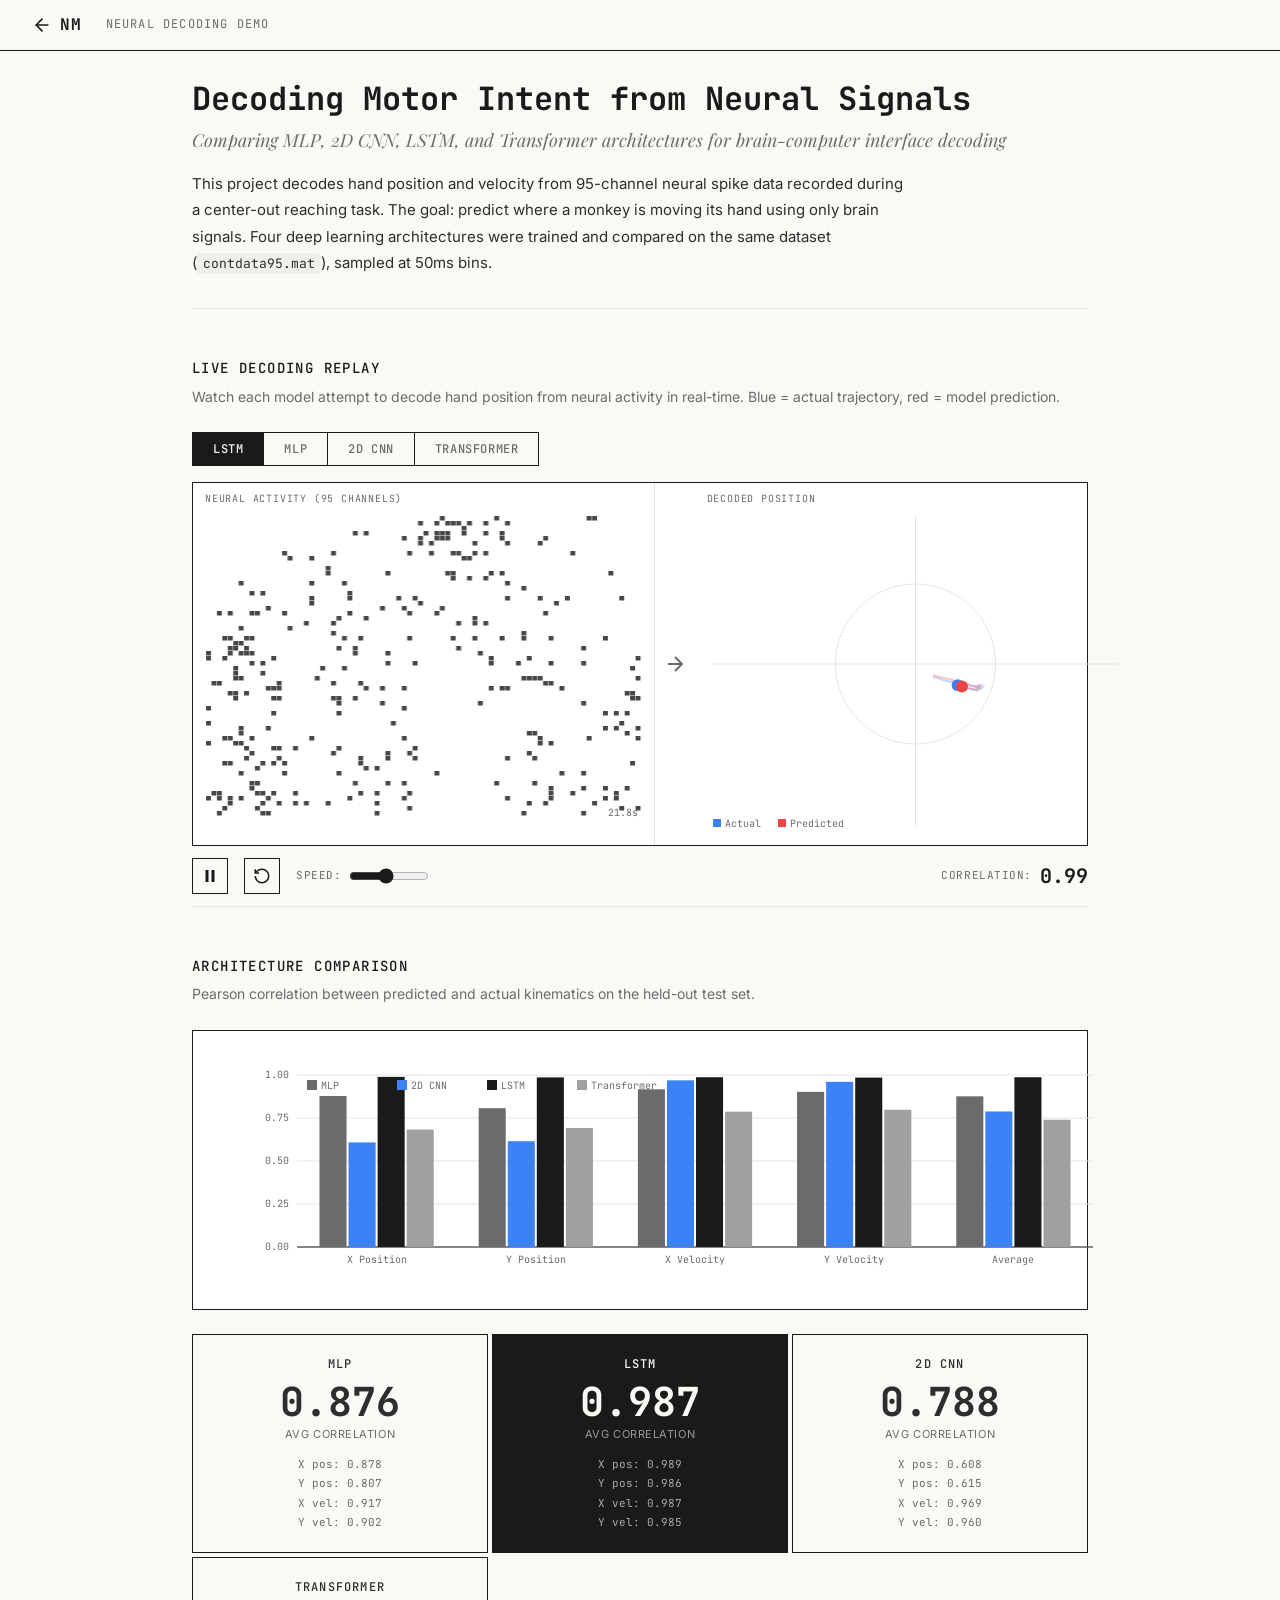
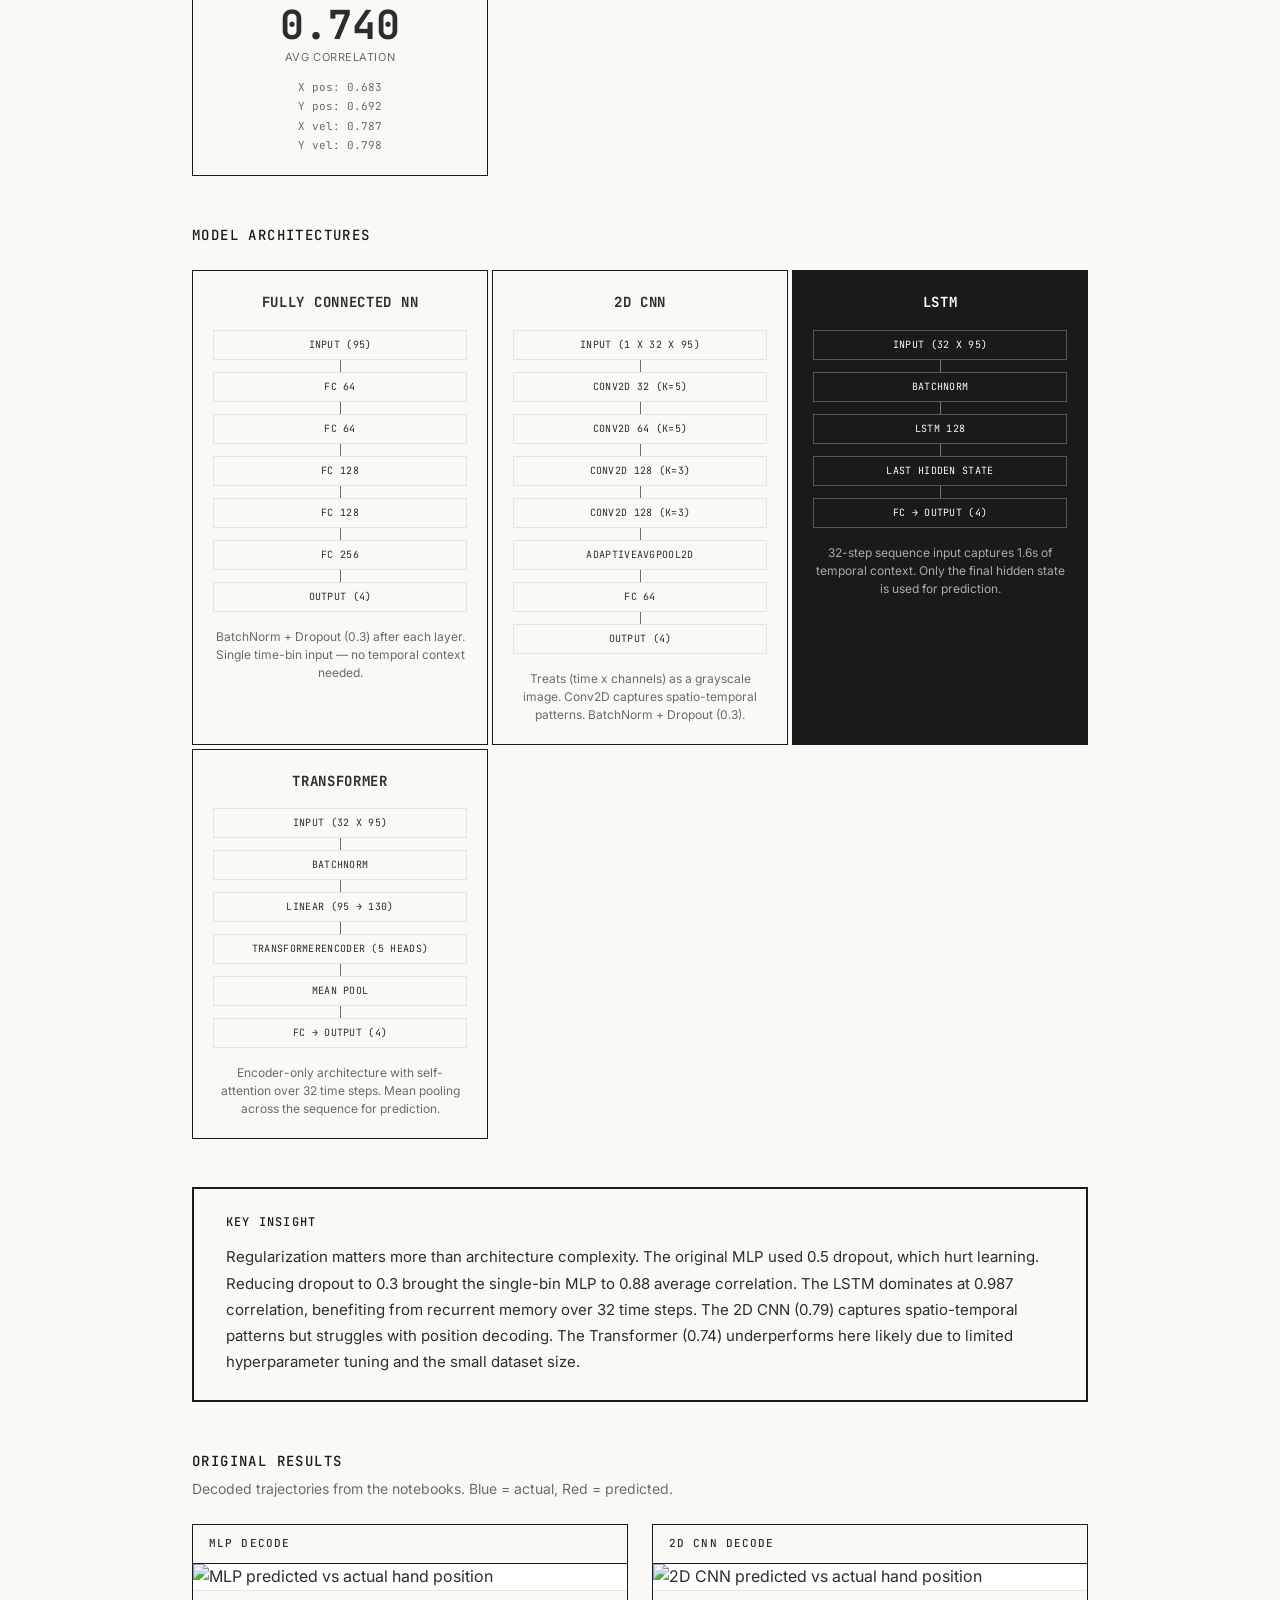
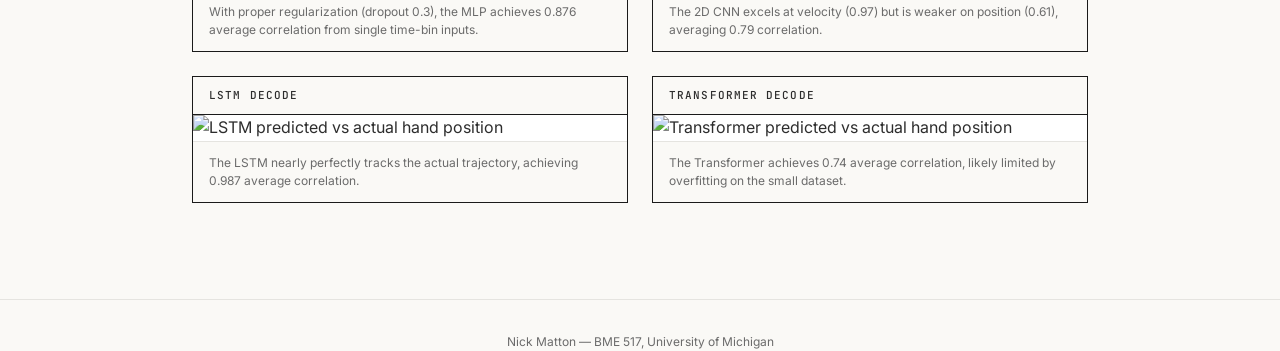
==== web-demo/index.html @ 91b95622 "Add neural signal decoding project CNN, LSTM, and Transformer models for decoding hand kinematics fr" ====
<!DOCTYPE html>
<html lang="en">
<head>
    <meta charset="UTF-8">
    <meta name="viewport" content="width=device-width, initial-scale=1.0">
    <title>Neural Decoding Demo — Nick Matton</title>
    <link rel="preconnect" href="https://fonts.googleapis.com">
    <link rel="preconnect" href="https://fonts.gstatic.com" crossorigin>
    <link href="https://fonts.googleapis.com/css2?family=Inter:wght@400;500;600&family=JetBrains+Mono:wght@400;500;700&family=Playfair+Display:ital,wght@0,400;1,400&display=swap" rel="stylesheet">
    <link rel="stylesheet" href="style.css">
</head>
<body>
    <!-- Header -->
    <header class="header">
        <div class="header-container">
            <a href="../../index.html" class="header-back">
                <svg width="20" height="20" viewBox="0 0 24 24" fill="none" stroke="currentColor" stroke-width="2" stroke-linecap="round" stroke-linejoin="round"><path d="M19 12H5"/><path d="m12 19-7-7 7-7"/></svg>
                NM
            </a>
            <span class="header-title">Neural Decoding Demo</span>
        </div>
    </header>

    <main class="main">
        <!-- Intro -->
        <section class="intro">
            <h1 class="intro-title">Decoding Motor Intent from Neural Signals</h1>
            <p class="intro-subtitle">Comparing MLP, 2D CNN, LSTM, and Transformer architectures for brain-computer interface decoding</p>
            <p class="intro-description">
                This project decodes hand position and velocity from 95-channel neural spike data recorded during a center-out reaching task.
                The goal: predict where a monkey is moving its hand using only brain signals. Four deep learning architectures were trained
                and compared on the same dataset (<code>contdata95.mat</code>), sampled at 50ms bins.
            </p>
        </section>

        <!-- Live Decoding Visualization -->
        <section class="viz-section">
            <div class="section-header">
                <h2 class="section-title">Live Decoding Replay</h2>
                <p class="section-desc">Watch each model attempt to decode hand position from neural activity in real-time. Blue = actual trajectory, red = model prediction.</p>
            </div>

            <div class="model-tabs">
                <button class="model-tab active" data-model="lstm">LSTM</button>
                <button class="model-tab" data-model="cnn">MLP</button>
                <button class="model-tab" data-model="cnn2d">2D CNN</button>
                <button class="model-tab" data-model="transformer">Transformer</button>
            </div>

            <div class="viz-container">
                <div class="viz-panel viz-neural">
                    <div class="panel-label">Neural Activity (95 channels)</div>
                    <canvas id="neural-canvas"></canvas>
                </div>
                <div class="viz-divider">
                    <svg width="24" height="24" viewBox="0 0 24 24" fill="none" stroke="currentColor" stroke-width="2"><path d="M5 12h14"/><path d="m12 5 7 7-7 7"/></svg>
                </div>
                <div class="viz-panel viz-decode">
                    <div class="panel-label">Decoded Position</div>
                    <canvas id="decode-canvas"></canvas>
                </div>
            </div>

            <div class="viz-controls">
                <button id="btn-play" class="control-btn">
                    <svg id="icon-play" width="18" height="18" viewBox="0 0 24 24" fill="currentColor"><polygon points="5 3 19 12 5 21 5 3"/></svg>
                    <svg id="icon-pause" width="18" height="18" viewBox="0 0 24 24" fill="currentColor" style="display:none"><rect x="6" y="4" width="4" height="16"/><rect x="14" y="4" width="4" height="16"/></svg>
                </button>
                <button id="btn-reset" class="control-btn">
                    <svg width="18" height="18" viewBox="0 0 24 24" fill="none" stroke="currentColor" stroke-width="2"><path d="M3 12a9 9 0 1 0 9-9 9.75 9.75 0 0 0-6.74 2.74L3 8"/><path d="M3 3v5h5"/></svg>
                </button>
                <div class="speed-control">
                    <label>Speed:</label>
                    <input type="range" id="speed-slider" min="1" max="10" value="5">
                </div>
                <div class="live-corr">
                    <span class="corr-label">Correlation:</span>
                    <span id="live-corr-value" class="corr-value">—</span>
                </div>
            </div>
        </section>

        <!-- Architecture Comparison -->
        <section class="compare-section">
            <div class="section-header">
                <h2 class="section-title">Architecture Comparison</h2>
                <p class="section-desc">Pearson correlation between predicted and actual kinematics on the held-out test set.</p>
            </div>

            <div class="chart-container">
                <canvas id="bar-chart"></canvas>
            </div>

            <div class="results-grid">
                <div class="result-card">
                    <div class="result-model">MLP</div>
                    <div class="result-corr">0.876</div>
                    <div class="result-label">Avg Correlation</div>
                    <div class="result-detail">
                        <span>X pos: 0.878</span>
                        <span>Y pos: 0.807</span>
                        <span>X vel: 0.917</span>
                        <span>Y vel: 0.902</span>
                    </div>
                </div>
                <div class="result-card result-card-best">
                    <div class="result-model">LSTM</div>
                    <div class="result-corr">0.987</div>
                    <div class="result-label">Avg Correlation</div>
                    <div class="result-detail">
                        <span>X pos: 0.989</span>
                        <span>Y pos: 0.986</span>
                        <span>X vel: 0.987</span>
                        <span>Y vel: 0.985</span>
                    </div>
                </div>
                <div class="result-card">
                    <div class="result-model">2D CNN</div>
                    <div class="result-corr">0.788</div>
                    <div class="result-label">Avg Correlation</div>
                    <div class="result-detail">
                        <span>X pos: 0.608</span>
                        <span>Y pos: 0.615</span>
                        <span>X vel: 0.969</span>
                        <span>Y vel: 0.960</span>
                    </div>
                </div>
                <div class="result-card">
                    <div class="result-model">Transformer</div>
                    <div class="result-corr">0.740</div>
                    <div class="result-label">Avg Correlation</div>
                    <div class="result-detail">
                        <span>X pos: 0.683</span>
                        <span>Y pos: 0.692</span>
                        <span>X vel: 0.787</span>
                        <span>Y vel: 0.798</span>
                    </div>
                </div>
            </div>
        </section>

        <!-- Architecture Details -->
        <section class="arch-section">
            <div class="section-header">
                <h2 class="section-title">Model Architectures</h2>
            </div>

            <div class="arch-grid">
                <div class="arch-card">
                    <h3 class="arch-name">Fully Connected NN</h3>
                    <div class="arch-diagram">
                        <div class="arch-layer">Input (95)</div>
                        <div class="arch-arrow"></div>
                        <div class="arch-layer">FC 64</div>
                        <div class="arch-arrow"></div>
                        <div class="arch-layer">FC 64</div>
                        <div class="arch-arrow"></div>
                        <div class="arch-layer">FC 128</div>
                        <div class="arch-arrow"></div>
                        <div class="arch-layer">FC 128</div>
                        <div class="arch-arrow"></div>
                        <div class="arch-layer">FC 256</div>
                        <div class="arch-arrow"></div>
                        <div class="arch-layer">Output (4)</div>
                    </div>
                    <div class="arch-notes">
                        BatchNorm + Dropout (0.3) after each layer. Single time-bin input — no temporal context needed.
                    </div>
                </div>

                <div class="arch-card">
                    <h3 class="arch-name">2D CNN</h3>
                    <div class="arch-diagram">
                        <div class="arch-layer">Input (1 x 32 x 95)</div>
                        <div class="arch-arrow"></div>
                        <div class="arch-layer">Conv2D 32 (k=5)</div>
                        <div class="arch-arrow"></div>
                        <div class="arch-layer">Conv2D 64 (k=5)</div>
                        <div class="arch-arrow"></div>
                        <div class="arch-layer">Conv2D 128 (k=3)</div>
                        <div class="arch-arrow"></div>
                        <div class="arch-layer">Conv2D 128 (k=3)</div>
                        <div class="arch-arrow"></div>
                        <div class="arch-layer">AdaptiveAvgPool2D</div>
                        <div class="arch-arrow"></div>
                        <div class="arch-layer">FC 64</div>
                        <div class="arch-arrow"></div>
                        <div class="arch-layer">Output (4)</div>
                    </div>
                    <div class="arch-notes">
                        Treats (time x channels) as a grayscale image. Conv2D captures spatio-temporal patterns. BatchNorm + Dropout (0.3).
                    </div>
                </div>

                <div class="arch-card arch-card-best">
                    <h3 class="arch-name">LSTM</h3>
                    <div class="arch-diagram">
                        <div class="arch-layer">Input (32 x 95)</div>
                        <div class="arch-arrow"></div>
                        <div class="arch-layer">BatchNorm</div>
                        <div class="arch-arrow"></div>
                        <div class="arch-layer">LSTM 128</div>
                        <div class="arch-arrow"></div>
                        <div class="arch-layer">Last Hidden State</div>
                        <div class="arch-arrow"></div>
                        <div class="arch-layer">FC → Output (4)</div>
                    </div>
                    <div class="arch-notes">
                        32-step sequence input captures 1.6s of temporal context. Only the final hidden state is used for prediction.
                    </div>
                </div>

                <div class="arch-card">
                    <h3 class="arch-name">Transformer</h3>
                    <div class="arch-diagram">
                        <div class="arch-layer">Input (32 x 95)</div>
                        <div class="arch-arrow"></div>
                        <div class="arch-layer">BatchNorm</div>
                        <div class="arch-arrow"></div>
                        <div class="arch-layer">Linear (95 → 130)</div>
                        <div class="arch-arrow"></div>
                        <div class="arch-layer">TransformerEncoder (5 heads)</div>
                        <div class="arch-arrow"></div>
                        <div class="arch-layer">Mean Pool</div>
                        <div class="arch-arrow"></div>
                        <div class="arch-layer">FC → Output (4)</div>
                    </div>
                    <div class="arch-notes">
                        Encoder-only architecture with self-attention over 32 time steps. Mean pooling across the sequence for prediction.
                    </div>
                </div>
            </div>
        </section>

        <!-- Key Insight -->
        <section class="insight-section">
            <div class="insight-card">
                <h3 class="insight-title">Key Insight</h3>
                <p class="insight-text">
                    Regularization matters more than architecture complexity. The original MLP used 0.5 dropout, which
                    hurt learning. Reducing dropout to 0.3 brought the single-bin MLP to 0.88 average correlation.
                    The LSTM dominates at 0.987 correlation, benefiting from recurrent memory over 32 time steps.
                    The 2D CNN (0.79) captures spatio-temporal patterns but struggles with position decoding.
                    The Transformer (0.74) underperforms here likely due to limited hyperparameter tuning and
                    the small dataset size.
                </p>
            </div>
        </section>

        <!-- Original Plots -->
        <section class="plots-section">
            <div class="section-header">
                <h2 class="section-title">Original Results</h2>
                <p class="section-desc">Decoded trajectories from the notebooks. Blue = actual, Red = predicted.</p>
            </div>

            <div class="plots-grid">
                <div class="plot-card">
                    <h3 class="plot-label">MLP Decode</h3>
                    <img src="../single_bin_cnn_decode.png" alt="MLP predicted vs actual hand position">
                    <p class="plot-caption">With proper regularization (dropout 0.3), the MLP achieves 0.876 average correlation from single time-bin inputs.</p>
                </div>
                <div class="plot-card">
                    <h3 class="plot-label">2D CNN Decode</h3>
                    <img src="../spatio_temporal_cnn_decode.png" alt="2D CNN predicted vs actual hand position">
                    <p class="plot-caption">The 2D CNN excels at velocity (0.97) but is weaker on position (0.61), averaging 0.79 correlation.</p>
                </div>
                <div class="plot-card">
                    <h3 class="plot-label">LSTM Decode</h3>
                    <img src="../lstm_decode.png" alt="LSTM predicted vs actual hand position">
                    <p class="plot-caption">The LSTM nearly perfectly tracks the actual trajectory, achieving 0.987 average correlation.</p>
                </div>
                <div class="plot-card">
                    <h3 class="plot-label">Transformer Decode</h3>
                    <img src="../transformer_decode.png" alt="Transformer predicted vs actual hand position">
                    <p class="plot-caption">The Transformer achieves 0.74 average correlation, likely limited by overfitting on the small dataset.</p>
                </div>
            </div>
        </section>
    </main>

    <footer class="footer">
        <p>Nick Matton — BME 517, University of Michigan</p>
    </footer>

    <script src="demo.js"></script>
</body>
</html>
---- web-demo/style.css ----
:root {
    --bg-eggshell: #FAF9F6;
    --text-primary: #1A1A1A;
    --text-body: #2D2D2D;
    --text-muted: #6B6B6B;
    --border-subtle: #E5E4E0;
    --font-heading: 'JetBrains Mono', monospace;
    --font-body: 'Inter', sans-serif;
    --font-editorial: 'Playfair Display', serif;
    --accent-blue: #3B82F6;
    --accent-red: #EF4444;
    --accent-green: #10B981;
}

*, *::before, *::after { margin: 0; padding: 0; box-sizing: border-box; }
html { scroll-behavior: smooth; }

body {
    font-family: var(--font-body);
    font-size: 1rem;
    line-height: 1.6;
    color: var(--text-body);
    background: var(--bg-eggshell);
}

/* Header */
.header {
    position: fixed;
    top: 0;
    left: 0;
    right: 0;
    background: var(--bg-eggshell);
    border-bottom: 1px solid var(--text-primary);
    z-index: 100;
}

.header-container {
    display: flex;
    align-items: center;
    padding: 0.75rem 2rem;
    gap: 1.5rem;
}

.header-back {
    display: flex;
    align-items: center;
    gap: 0.5rem;
    font-family: var(--font-heading);
    font-size: 1rem;
    font-weight: 700;
    color: var(--text-primary);
    text-decoration: none;
    letter-spacing: 0.05em;
}

.header-back:hover { opacity: 0.6; }

.header-title {
    font-family: var(--font-heading);
    font-size: 0.75rem;
    text-transform: uppercase;
    letter-spacing: 0.1em;
    color: var(--text-muted);
}

/* Main */
.main {
    max-width: 960px;
    margin: 0 auto;
    padding: 5rem 2rem 3rem;
}

/* Intro */
.intro {
    margin-bottom: 3rem;
    padding-bottom: 2rem;
    border-bottom: 1px solid var(--border-subtle);
}

.intro-title {
    font-family: var(--font-heading);
    font-size: 2rem;
    font-weight: 700;
    color: var(--text-primary);
    line-height: 1.2;
    margin-bottom: 0.5rem;
}

.intro-subtitle {
    font-family: var(--font-editorial);
    font-style: italic;
    font-size: 1.125rem;
    color: var(--text-muted);
    margin-bottom: 1rem;
}

.intro-description {
    font-size: 0.9375rem;
    line-height: 1.75;
    color: var(--text-body);
    max-width: 720px;
}

.intro-description code {
    font-family: var(--font-heading);
    font-size: 0.8125rem;
    background: #f0efec;
    padding: 0.125rem 0.375rem;
    border-radius: 3px;
}

/* Section headers */
.section-header {
    margin-bottom: 1.5rem;
}

.section-title {
    font-family: var(--font-heading);
    font-size: 0.875rem;
    font-weight: 500;
    text-transform: uppercase;
    letter-spacing: 0.1em;
    color: var(--text-primary);
    margin-bottom: 0.375rem;
}

.section-desc {
    font-size: 0.875rem;
    color: var(--text-muted);
}

/* Viz Section */
.viz-section {
    margin-bottom: 3rem;
}

.model-tabs {
    display: flex;
    gap: 0;
    margin-bottom: 1rem;
    border: 1px solid var(--text-primary);
    border-radius: 0;
    overflow: hidden;
    width: fit-content;
}

.model-tab {
    font-family: var(--font-heading);
    font-size: 0.75rem;
    font-weight: 500;
    text-transform: uppercase;
    letter-spacing: 0.05em;
    padding: 0.5rem 1.25rem;
    border: none;
    background: var(--bg-eggshell);
    color: var(--text-muted);
    cursor: pointer;
    border-right: 1px solid var(--text-primary);
    transition: all 0.15s;
}

.model-tab:last-child { border-right: none; }

.model-tab.active {
    background: var(--text-primary);
    color: var(--bg-eggshell);
}

.model-tab:hover:not(.active) {
    background: #f0efec;
}

/* Viz Container */
.viz-container {
    display: flex;
    align-items: stretch;
    gap: 0;
    border: 1px solid var(--text-primary);
    background: #fff;
    min-height: 300px;
}

.viz-panel {
    flex: 1;
    position: relative;
    padding: 0.5rem;
}

.viz-neural { border-right: 1px solid var(--border-subtle); }

.panel-label {
    font-family: var(--font-heading);
    font-size: 0.625rem;
    text-transform: uppercase;
    letter-spacing: 0.08em;
    color: var(--text-muted);
    position: absolute;
    top: 0.5rem;
    left: 0.75rem;
    z-index: 2;
}

.viz-divider {
    display: flex;
    align-items: center;
    padding: 0 0.5rem;
    color: var(--text-muted);
}

.viz-panel canvas {
    width: 100%;
    height: 100%;
    display: block;
}

/* Controls */
.viz-controls {
    display: flex;
    align-items: center;
    gap: 1rem;
    padding: 0.75rem 0;
    border-bottom: 1px solid var(--border-subtle);
}

.control-btn {
    display: flex;
    align-items: center;
    justify-content: center;
    width: 36px;
    height: 36px;
    border: 1px solid var(--text-primary);
    background: var(--bg-eggshell);
    cursor: pointer;
    color: var(--text-primary);
    transition: all 0.15s;
}

.control-btn:hover {
    background: var(--text-primary);
    color: var(--bg-eggshell);
}

.speed-control {
    display: flex;
    align-items: center;
    gap: 0.5rem;
    font-family: var(--font-heading);
    font-size: 0.6875rem;
    text-transform: uppercase;
    letter-spacing: 0.05em;
    color: var(--text-muted);
}

.speed-control input[type="range"] {
    width: 80px;
    accent-color: var(--text-primary);
}

.live-corr {
    margin-left: auto;
    display: flex;
    align-items: center;
    gap: 0.5rem;
}

.corr-label {
    font-family: var(--font-heading);
    font-size: 0.6875rem;
    text-transform: uppercase;
    letter-spacing: 0.05em;
    color: var(--text-muted);
}

.corr-value {
    font-family: var(--font-heading);
    font-size: 1.25rem;
    font-weight: 700;
    color: var(--text-primary);
}

/* Compare Section */
.compare-section {
    margin-bottom: 3rem;
}

.chart-container {
    border: 1px solid var(--text-primary);
    background: #fff;
    padding: 1.5rem;
    margin-bottom: 1.5rem;
    height: 280px;
}

.chart-container canvas {
    width: 100%;
    height: 100%;
}

.results-grid {
    display: grid;
    grid-template-columns: repeat(3, 1fr);
    gap: 4px;
}

.result-card {
    border: 1px solid var(--text-primary);
    padding: 1.25rem;
    text-align: center;
}

.result-card-best {
    background: var(--text-primary);
    color: var(--bg-eggshell);
}

.result-model {
    font-family: var(--font-heading);
    font-size: 0.75rem;
    font-weight: 500;
    text-transform: uppercase;
    letter-spacing: 0.1em;
    margin-bottom: 0.5rem;
}

.result-card-best .result-model { color: var(--bg-eggshell); }

.result-corr {
    font-family: var(--font-heading);
    font-size: 2.5rem;
    font-weight: 700;
    line-height: 1;
    margin-bottom: 0.25rem;
}

.result-label {
    font-size: 0.6875rem;
    text-transform: uppercase;
    letter-spacing: 0.05em;
    color: var(--text-muted);
    margin-bottom: 0.75rem;
}

.result-card-best .result-label { color: #999; }

.result-detail {
    display: flex;
    flex-direction: column;
    gap: 0.125rem;
    font-family: var(--font-heading);
    font-size: 0.6875rem;
    color: var(--text-muted);
}

.result-card-best .result-detail { color: #aaa; }

/* Architecture Section */
.arch-section {
    margin-bottom: 3rem;
}

.arch-grid {
    display: grid;
    grid-template-columns: repeat(3, 1fr);
    gap: 4px;
}

.arch-card {
    border: 1px solid var(--text-primary);
    padding: 1.25rem;
}

.arch-card-best {
    background: var(--text-primary);
    color: var(--bg-eggshell);
}

.arch-name {
    font-family: var(--font-heading);
    font-size: 0.875rem;
    font-weight: 700;
    text-transform: uppercase;
    letter-spacing: 0.05em;
    margin-bottom: 1rem;
    text-align: center;
}

.arch-diagram {
    display: flex;
    flex-direction: column;
    align-items: center;
    gap: 0;
    margin-bottom: 1rem;
}

.arch-layer {
    font-family: var(--font-heading);
    font-size: 0.625rem;
    text-transform: uppercase;
    letter-spacing: 0.03em;
    padding: 0.375rem 0.75rem;
    border: 1px solid var(--border-subtle);
    width: 100%;
    text-align: center;
}

.arch-card-best .arch-layer { border-color: #555; }

.arch-arrow {
    width: 1px;
    height: 12px;
    background: var(--text-muted);
}

.arch-card-best .arch-arrow { background: #777; }

.arch-notes {
    font-size: 0.75rem;
    line-height: 1.5;
    color: var(--text-muted);
    text-align: center;
}

.arch-card-best .arch-notes { color: #aaa; }

/* Insight Section */
.insight-section {
    margin-bottom: 3rem;
}

.insight-card {
    border: 2px solid var(--text-primary);
    padding: 1.5rem 2rem;
}

.insight-title {
    font-family: var(--font-heading);
    font-size: 0.75rem;
    font-weight: 500;
    text-transform: uppercase;
    letter-spacing: 0.1em;
    color: var(--text-primary);
    margin-bottom: 0.75rem;
}

.insight-text {
    font-size: 0.9375rem;
    line-height: 1.75;
    color: var(--text-body);
}

/* Plots Section */
.plots-section {
    margin-bottom: 3rem;
}

.plots-grid {
    display: grid;
    grid-template-columns: repeat(2, 1fr);
    gap: 1.5rem;
}

.plot-card {
    border: 1px solid var(--text-primary);
    overflow: hidden;
}

.plot-label {
    font-family: var(--font-heading);
    font-size: 0.6875rem;
    font-weight: 500;
    text-transform: uppercase;
    letter-spacing: 0.1em;
    padding: 0.625rem 1rem;
    border-bottom: 1px solid var(--text-primary);
}

.plot-card img {
    width: 100%;
    display: block;
    background: #fff;
}

.plot-caption {
    font-size: 0.75rem;
    color: var(--text-muted);
    padding: 0.75rem 1rem;
    border-top: 1px solid var(--border-subtle);
    line-height: 1.5;
}

/* Footer */
.footer {
    padding: 2rem 0;
    text-align: center;
    border-top: 1px solid var(--border-subtle);
}

.footer p {
    font-family: var(--font-body);
    font-size: 0.75rem;
    color: var(--text-muted);
}

/* Responsive */
@media (max-width: 768px) {
    .main { padding: 4.5rem 1rem 2rem; }
    .intro-title { font-size: 1.5rem; }
    .viz-container { flex-direction: column; min-height: 500px; }
    .viz-neural { border-right: none; border-bottom: 1px solid var(--border-subtle); }
    .viz-divider { display: none; }
    .results-grid, .arch-grid { grid-template-columns: 1fr; }
    .plots-grid { grid-template-columns: 1fr; }
}
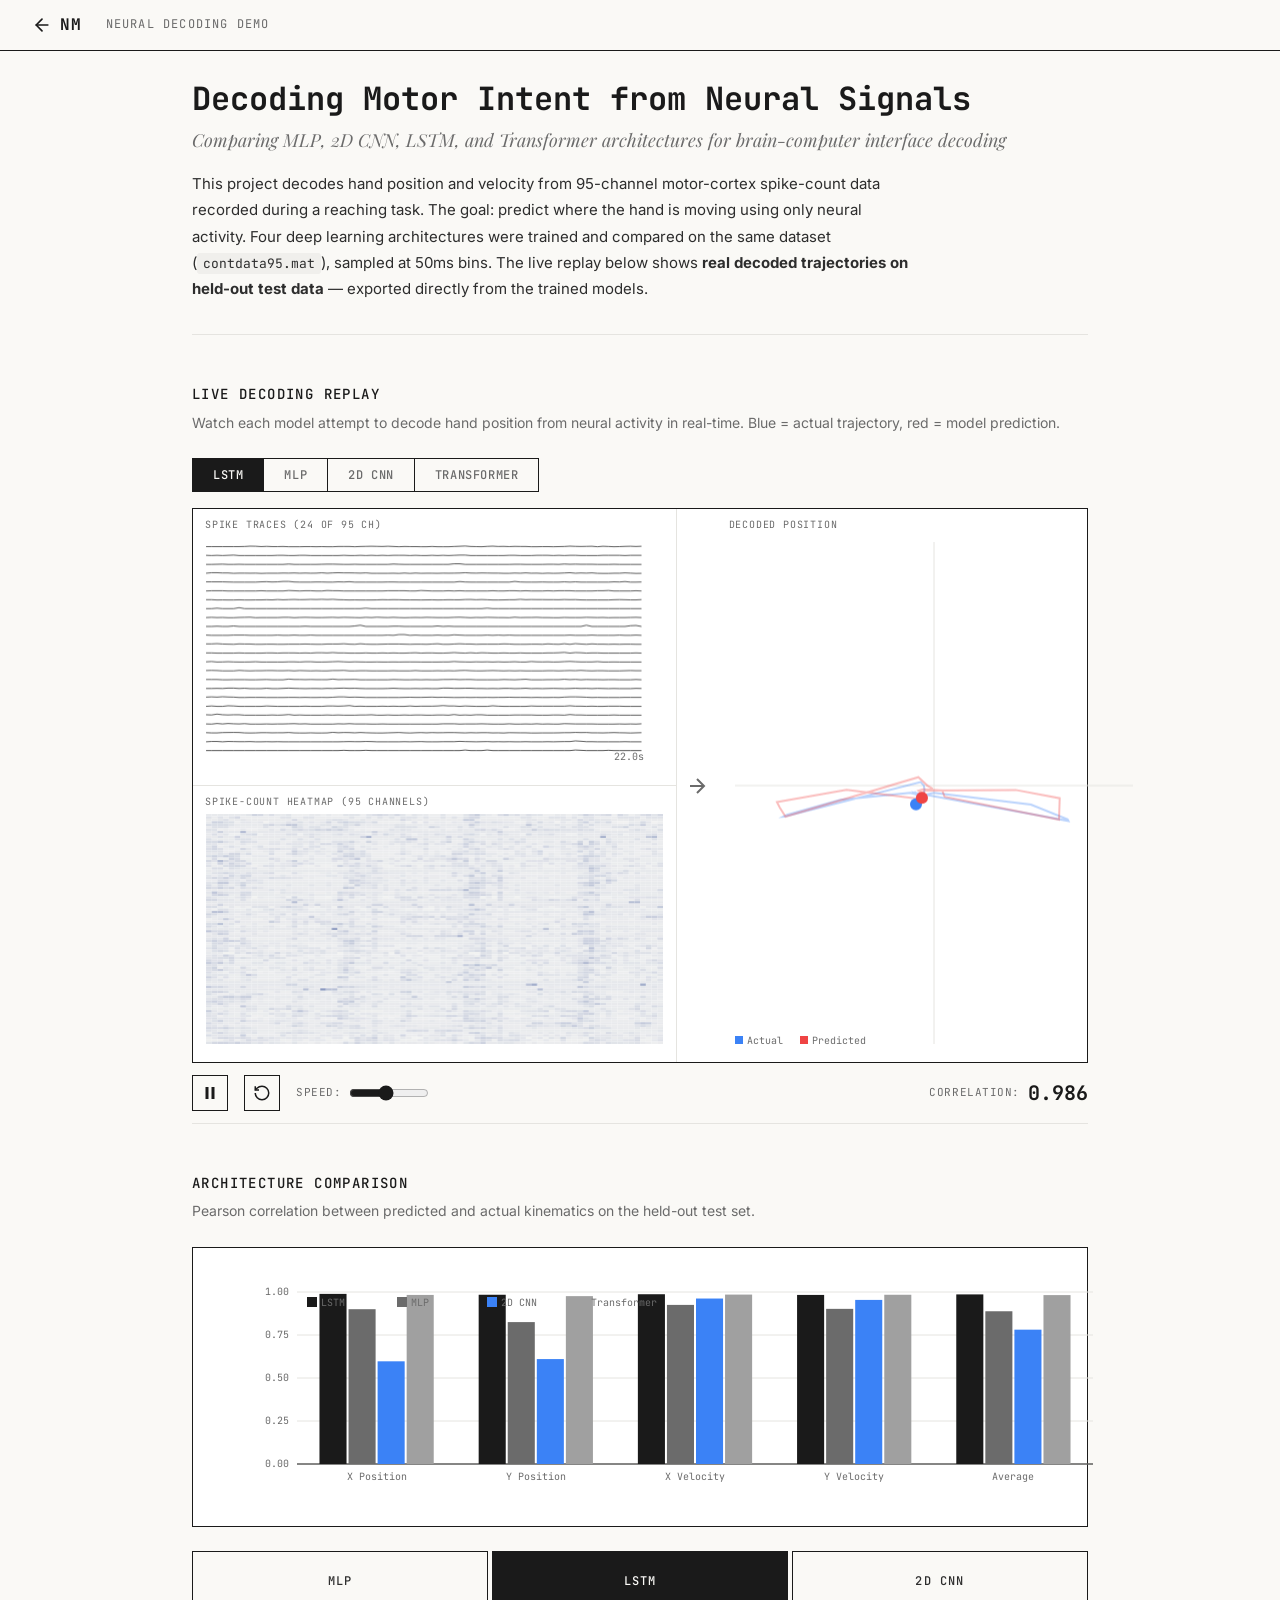
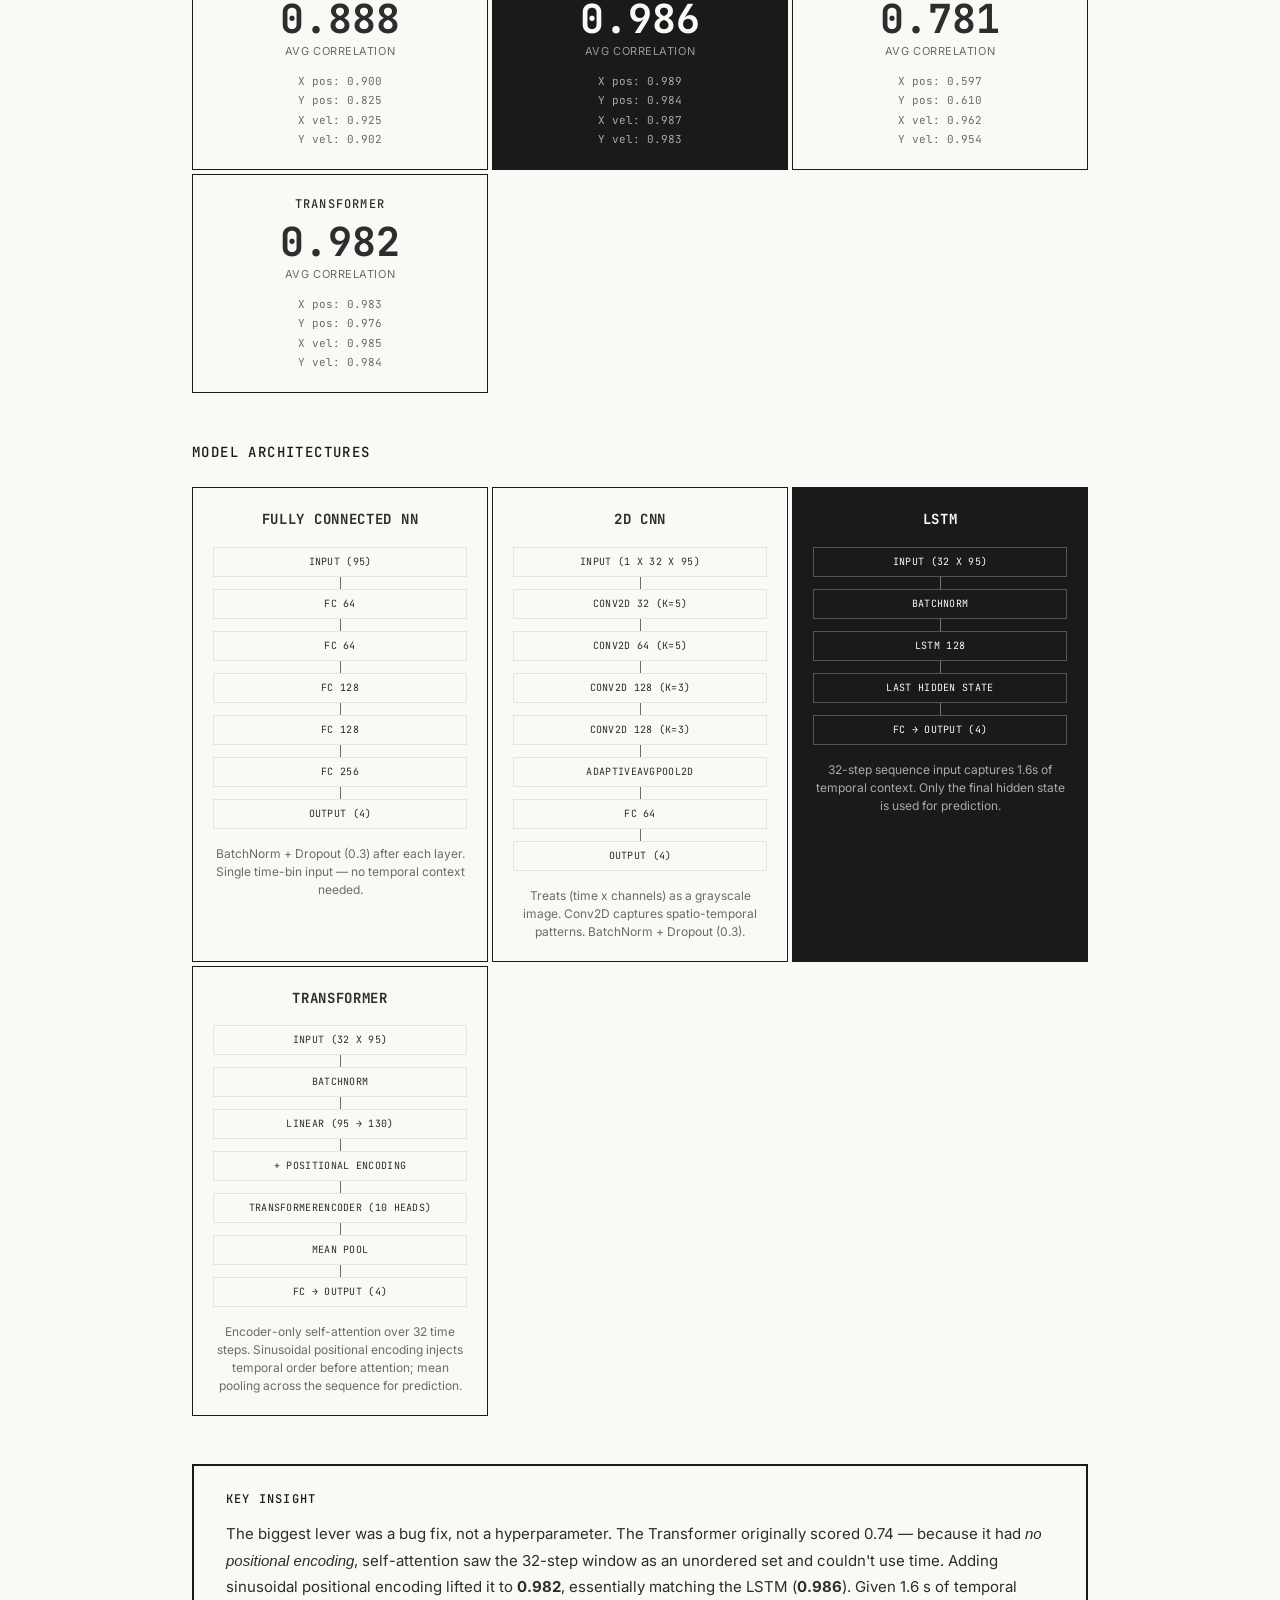
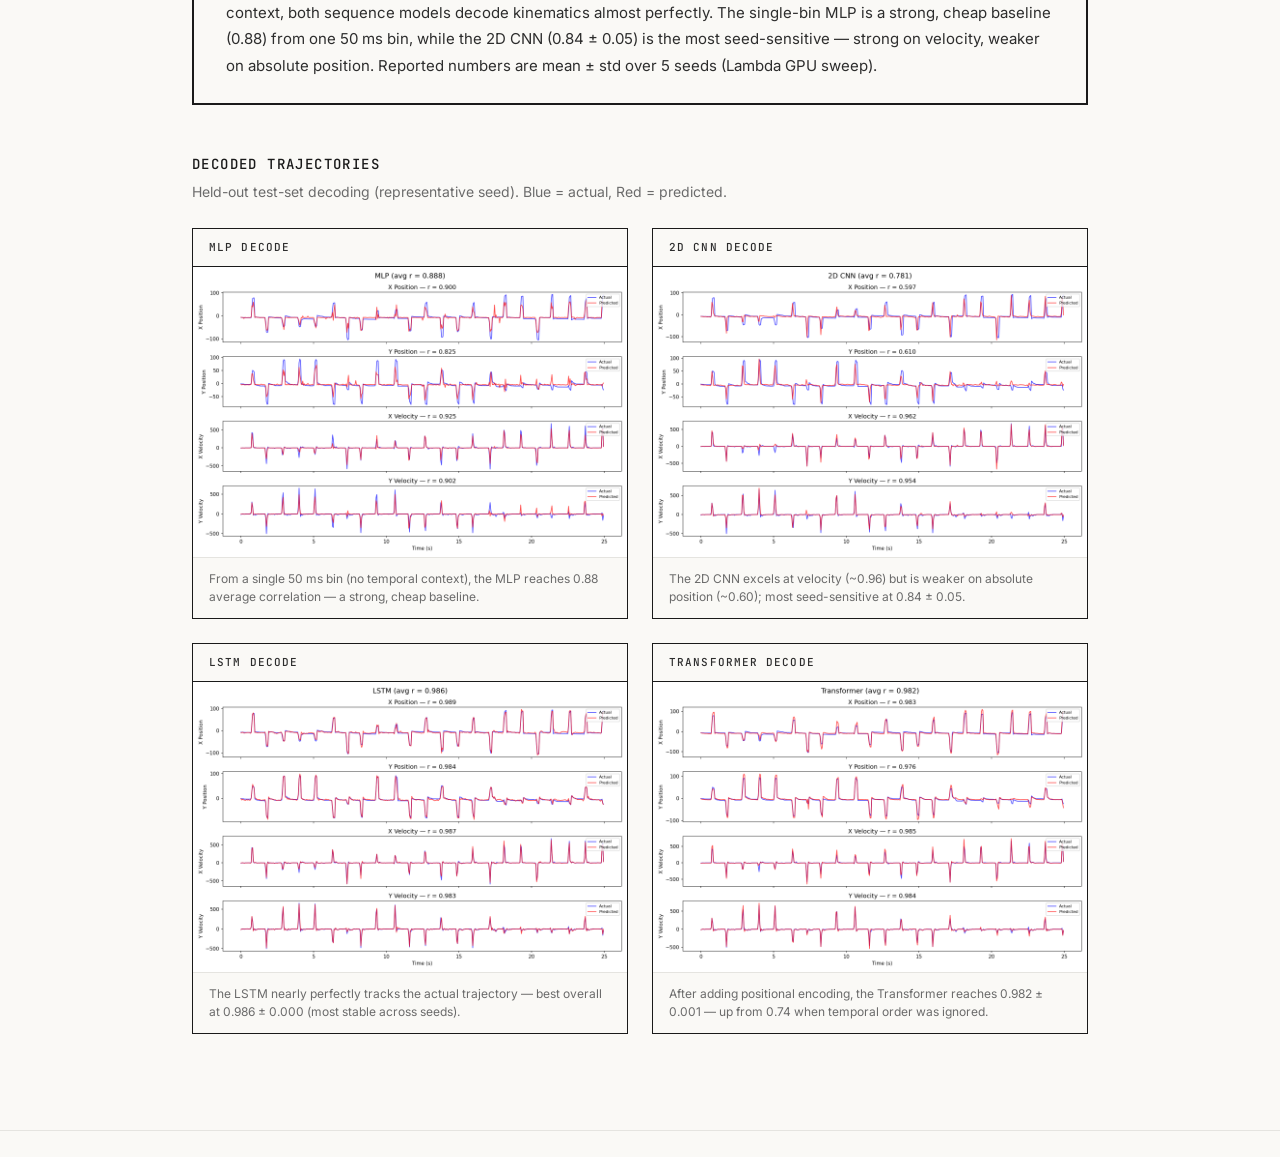
==== commit 4d518fad: "Audit fixes, multi-seed sweep, and real-data demo Audited the training pipeline and fixed 8 issues s" ====
--- a/web-demo/index.html
+++ b/web-demo/index.html
@@ -27,9 +27,10 @@
             <h1 class="intro-title">Decoding Motor Intent from Neural Signals</h1>
             <p class="intro-subtitle">Comparing MLP, 2D CNN, LSTM, and Transformer architectures for brain-computer interface decoding</p>
             <p class="intro-description">
-                This project decodes hand position and velocity from 95-channel neural spike data recorded during a center-out reaching task.
-                The goal: predict where a monkey is moving its hand using only brain signals. Four deep learning architectures were trained
-                and compared on the same dataset (<code>contdata95.mat</code>), sampled at 50ms bins.
+                This project decodes hand position and velocity from 95-channel motor-cortex spike-count data recorded during a reaching task.
+                The goal: predict where the hand is moving using only neural activity. Four deep learning architectures were trained
+                and compared on the same dataset (<code>contdata95.mat</code>), sampled at 50ms bins. The live replay below shows
+                <strong>real decoded trajectories on held-out test data</strong> — exported directly from the trained models.
             </p>
         </section>
 
@@ -42,15 +43,21 @@
 
             <div class="model-tabs">
                 <button class="model-tab active" data-model="lstm">LSTM</button>
-                <button class="model-tab" data-model="cnn">MLP</button>
+                <button class="model-tab" data-model="mlp">MLP</button>
                 <button class="model-tab" data-model="cnn2d">2D CNN</button>
                 <button class="model-tab" data-model="transformer">Transformer</button>
             </div>
 
             <div class="viz-container">
                 <div class="viz-panel viz-neural">
-                    <div class="panel-label">Neural Activity (95 channels)</div>
-                    <canvas id="neural-canvas"></canvas>
+                    <div class="viz-subpanel">
+                        <div class="panel-label">Spike Traces (24 of 95 ch)</div>
+                        <canvas id="neural-canvas"></canvas>
+                    </div>
+                    <div class="viz-subpanel">
+                        <div class="panel-label">Spike-Count Heatmap (95 channels)</div>
+                        <canvas id="heatmap-canvas"></canvas>
+                    </div>
                 </div>
                 <div class="viz-divider">
                     <svg width="24" height="24" viewBox="0 0 24 24" fill="none" stroke="currentColor" stroke-width="2"><path d="M5 12h14"/><path d="m12 5 7 7-7 7"/></svg>
@@ -92,7 +99,7 @@
             </div>
 
             <div class="results-grid">
-                <div class="result-card">
+                <div class="result-card" data-model="mlp">
                     <div class="result-model">MLP</div>
                     <div class="result-corr">0.876</div>
                     <div class="result-label">Avg Correlation</div>
@@ -103,7 +110,7 @@
                         <span>Y vel: 0.902</span>
                     </div>
                 </div>
-                <div class="result-card result-card-best">
+                <div class="result-card result-card-best" data-model="lstm">
                     <div class="result-model">LSTM</div>
                     <div class="result-corr">0.987</div>
                     <div class="result-label">Avg Correlation</div>
@@ -114,7 +121,7 @@
                         <span>Y vel: 0.985</span>
                     </div>
                 </div>
-                <div class="result-card">
+                <div class="result-card" data-model="cnn2d">
                     <div class="result-model">2D CNN</div>
                     <div class="result-corr">0.788</div>
                     <div class="result-label">Avg Correlation</div>
@@ -125,7 +132,7 @@
                         <span>Y vel: 0.960</span>
                     </div>
                 </div>
-                <div class="result-card">
+                <div class="result-card" data-model="transformer">
                     <div class="result-model">Transformer</div>
                     <div class="result-corr">0.740</div>
                     <div class="result-label">Avg Correlation</div>
@@ -219,14 +226,16 @@
                         <div class="arch-arrow"></div>
                         <div class="arch-layer">Linear (95 → 130)</div>
                         <div class="arch-arrow"></div>
-                        <div class="arch-layer">TransformerEncoder (5 heads)</div>
+                        <div class="arch-layer">+ Positional Encoding</div>
+                        <div class="arch-arrow"></div>
+                        <div class="arch-layer">TransformerEncoder (10 heads)</div>
                         <div class="arch-arrow"></div>
                         <div class="arch-layer">Mean Pool</div>
                         <div class="arch-arrow"></div>
                         <div class="arch-layer">FC → Output (4)</div>
                     </div>
                     <div class="arch-notes">
-                        Encoder-only architecture with self-attention over 32 time steps. Mean pooling across the sequence for prediction.
+                        Encoder-only self-attention over 32 time steps. Sinusoidal positional encoding injects temporal order before attention; mean pooling across the sequence for prediction.
                     </div>
                 </div>
             </div>
@@ -237,12 +246,14 @@
             <div class="insight-card">
                 <h3 class="insight-title">Key Insight</h3>
                 <p class="insight-text">
-                    Regularization matters more than architecture complexity. The original MLP used 0.5 dropout, which
-                    hurt learning. Reducing dropout to 0.3 brought the single-bin MLP to 0.88 average correlation.
-                    The LSTM dominates at 0.987 correlation, benefiting from recurrent memory over 32 time steps.
-                    The 2D CNN (0.79) captures spatio-temporal patterns but struggles with position decoding.
-                    The Transformer (0.74) underperforms here likely due to limited hyperparameter tuning and
-                    the small dataset size.
+                    The biggest lever was a bug fix, not a hyperparameter. The Transformer originally scored
+                    0.74 — because it had <em>no positional encoding</em>, self-attention saw the 32-step window as an
+                    unordered set and couldn't use time. Adding sinusoidal positional encoding lifted it to
+                    <strong>0.982</strong>, essentially matching the LSTM (<strong>0.986</strong>). Given 1.6&nbsp;s of temporal
+                    context, both sequence models decode kinematics almost perfectly. The single-bin MLP is a strong,
+                    cheap baseline (0.88) from one 50&nbsp;ms bin, while the 2D CNN (0.84&nbsp;±&nbsp;0.05) is the most
+                    seed-sensitive — strong on velocity, weaker on absolute position. Reported numbers are
+                    mean&nbsp;±&nbsp;std over 5 seeds (Lambda&nbsp;GPU sweep).
                 </p>
             </div>
         </section>
@@ -250,30 +261,30 @@
         <!-- Original Plots -->
         <section class="plots-section">
             <div class="section-header">
-                <h2 class="section-title">Original Results</h2>
-                <p class="section-desc">Decoded trajectories from the notebooks. Blue = actual, Red = predicted.</p>
+                <h2 class="section-title">Decoded Trajectories</h2>
+                <p class="section-desc">Held-out test-set decoding (representative seed). Blue = actual, Red = predicted.</p>
             </div>
 
             <div class="plots-grid">
                 <div class="plot-card">
                     <h3 class="plot-label">MLP Decode</h3>
-                    <img src="../single_bin_cnn_decode.png" alt="MLP predicted vs actual hand position">
-                    <p class="plot-caption">With proper regularization (dropout 0.3), the MLP achieves 0.876 average correlation from single time-bin inputs.</p>
+                    <img src="../results/single_bin_cnn_decode.png" alt="MLP predicted vs actual hand position">
+                    <p class="plot-caption">From a single 50 ms bin (no temporal context), the MLP reaches 0.88 average correlation — a strong, cheap baseline.</p>
                 </div>
                 <div class="plot-card">
                     <h3 class="plot-label">2D CNN Decode</h3>
-                    <img src="../spatio_temporal_cnn_decode.png" alt="2D CNN predicted vs actual hand position">
-                    <p class="plot-caption">The 2D CNN excels at velocity (0.97) but is weaker on position (0.61), averaging 0.79 correlation.</p>
+                    <img src="../results/spatio_temporal_cnn_decode.png" alt="2D CNN predicted vs actual hand position">
+                    <p class="plot-caption">The 2D CNN excels at velocity (~0.96) but is weaker on absolute position (~0.60); most seed-sensitive at 0.84 ± 0.05.</p>
                 </div>
                 <div class="plot-card">
                     <h3 class="plot-label">LSTM Decode</h3>
-                    <img src="../lstm_decode.png" alt="LSTM predicted vs actual hand position">
-                    <p class="plot-caption">The LSTM nearly perfectly tracks the actual trajectory, achieving 0.987 average correlation.</p>
+                    <img src="../results/lstm_decode.png" alt="LSTM predicted vs actual hand position">
+                    <p class="plot-caption">The LSTM nearly perfectly tracks the actual trajectory — best overall at 0.986 ± 0.000 (most stable across seeds).</p>
                 </div>
                 <div class="plot-card">
                     <h3 class="plot-label">Transformer Decode</h3>
-                    <img src="../transformer_decode.png" alt="Transformer predicted vs actual hand position">
-                    <p class="plot-caption">The Transformer achieves 0.74 average correlation, likely limited by overfitting on the small dataset.</p>
+                    <img src="../results/transformer_decode.png" alt="Transformer predicted vs actual hand position">
+                    <p class="plot-caption">After adding positional encoding, the Transformer reaches 0.982 ± 0.001 — up from 0.74 when temporal order was ignored.</p>
                 </div>
             </div>
         </section>
@@ -283,6 +294,7 @@
         <p>Nick Matton — BME 517, University of Michigan</p>
     </footer>
 
+    <script src="results.js"></script>
     <script src="demo.js"></script>
 </body>
 </html>
--- a/web-demo/style.css
+++ b/web-demo/style.css
@@ -186,7 +186,21 @@
     padding: 0.5rem;
 }
 
-.viz-neural { border-right: 1px solid var(--border-subtle); }
+.viz-neural {
+    border-right: 1px solid var(--border-subtle);
+    flex-direction: column;
+    display: flex;
+    padding: 0;
+}
+
+.viz-subpanel {
+    flex: 1;
+    position: relative;
+    padding: 0.5rem;
+    min-height: 0;
+}
+
+.viz-subpanel + .viz-subpanel { border-top: 1px solid var(--border-subtle); }
 
 .panel-label {
     font-family: var(--font-heading);
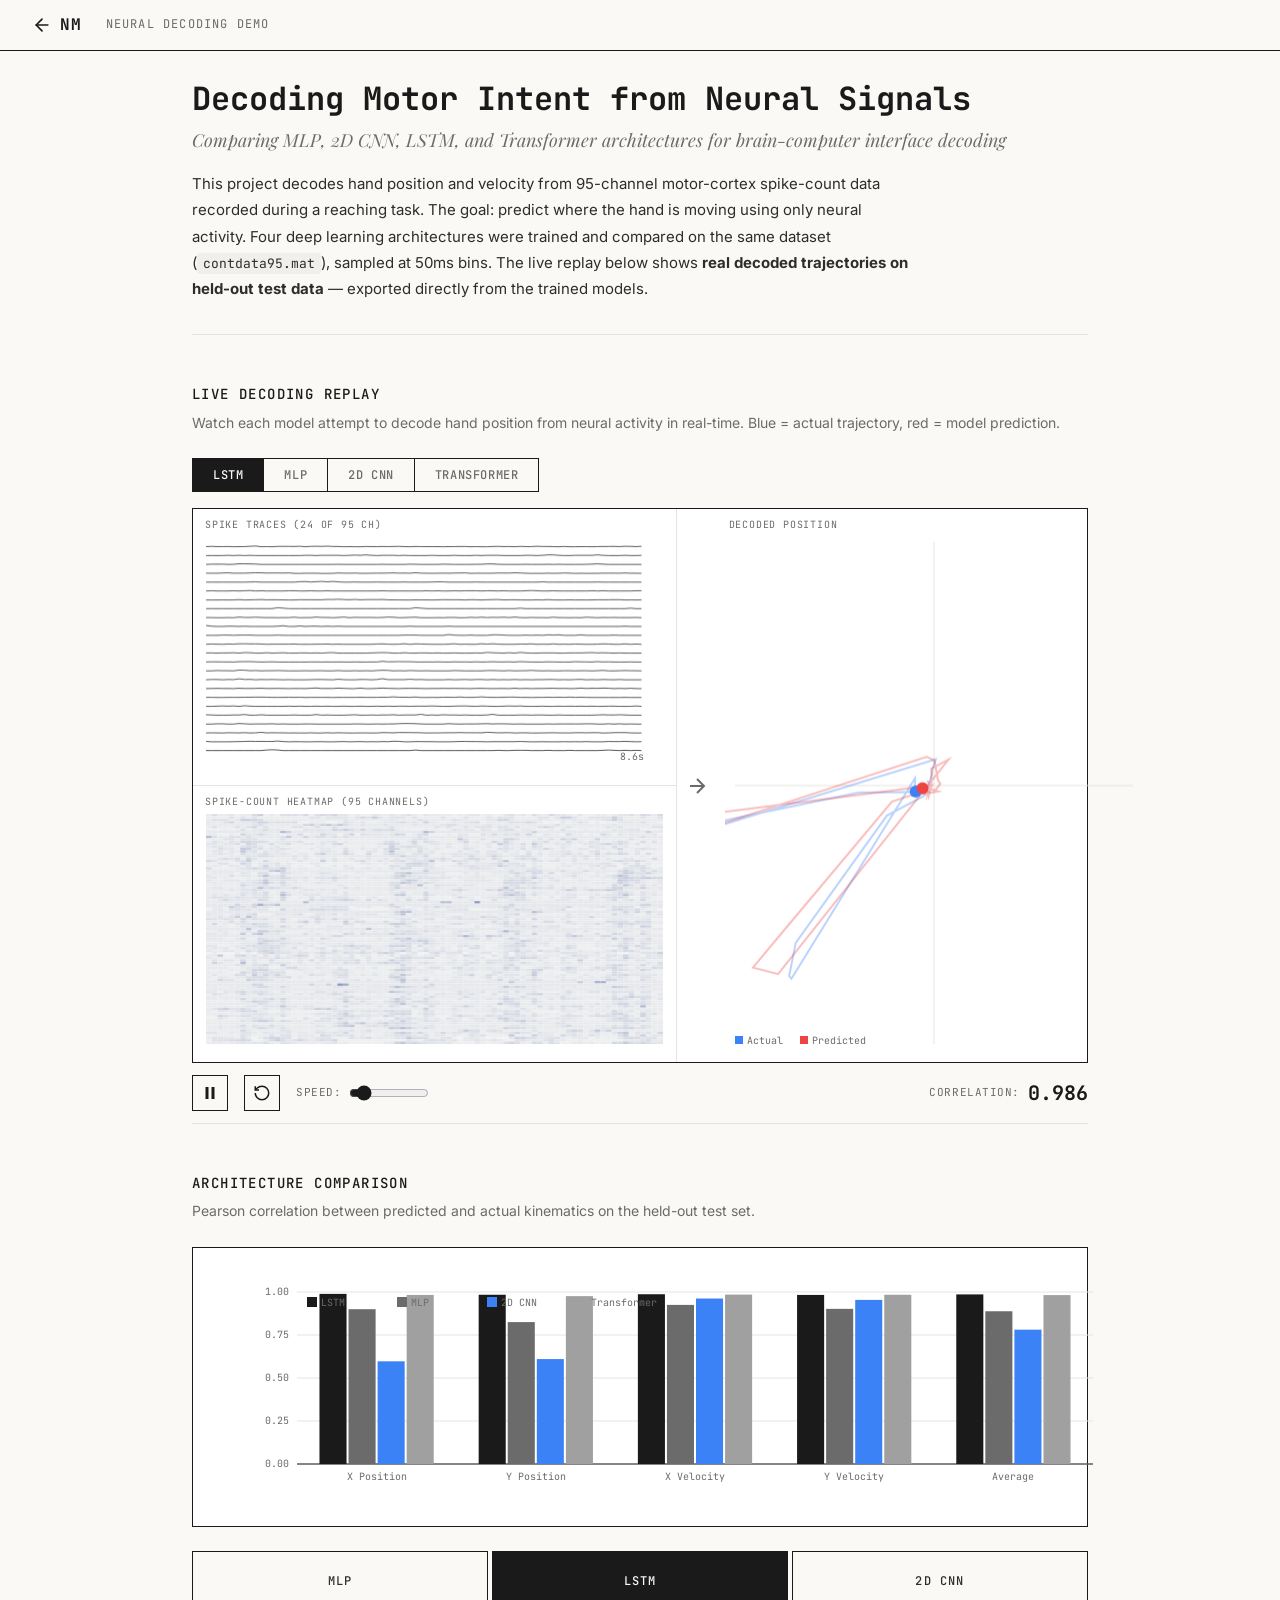
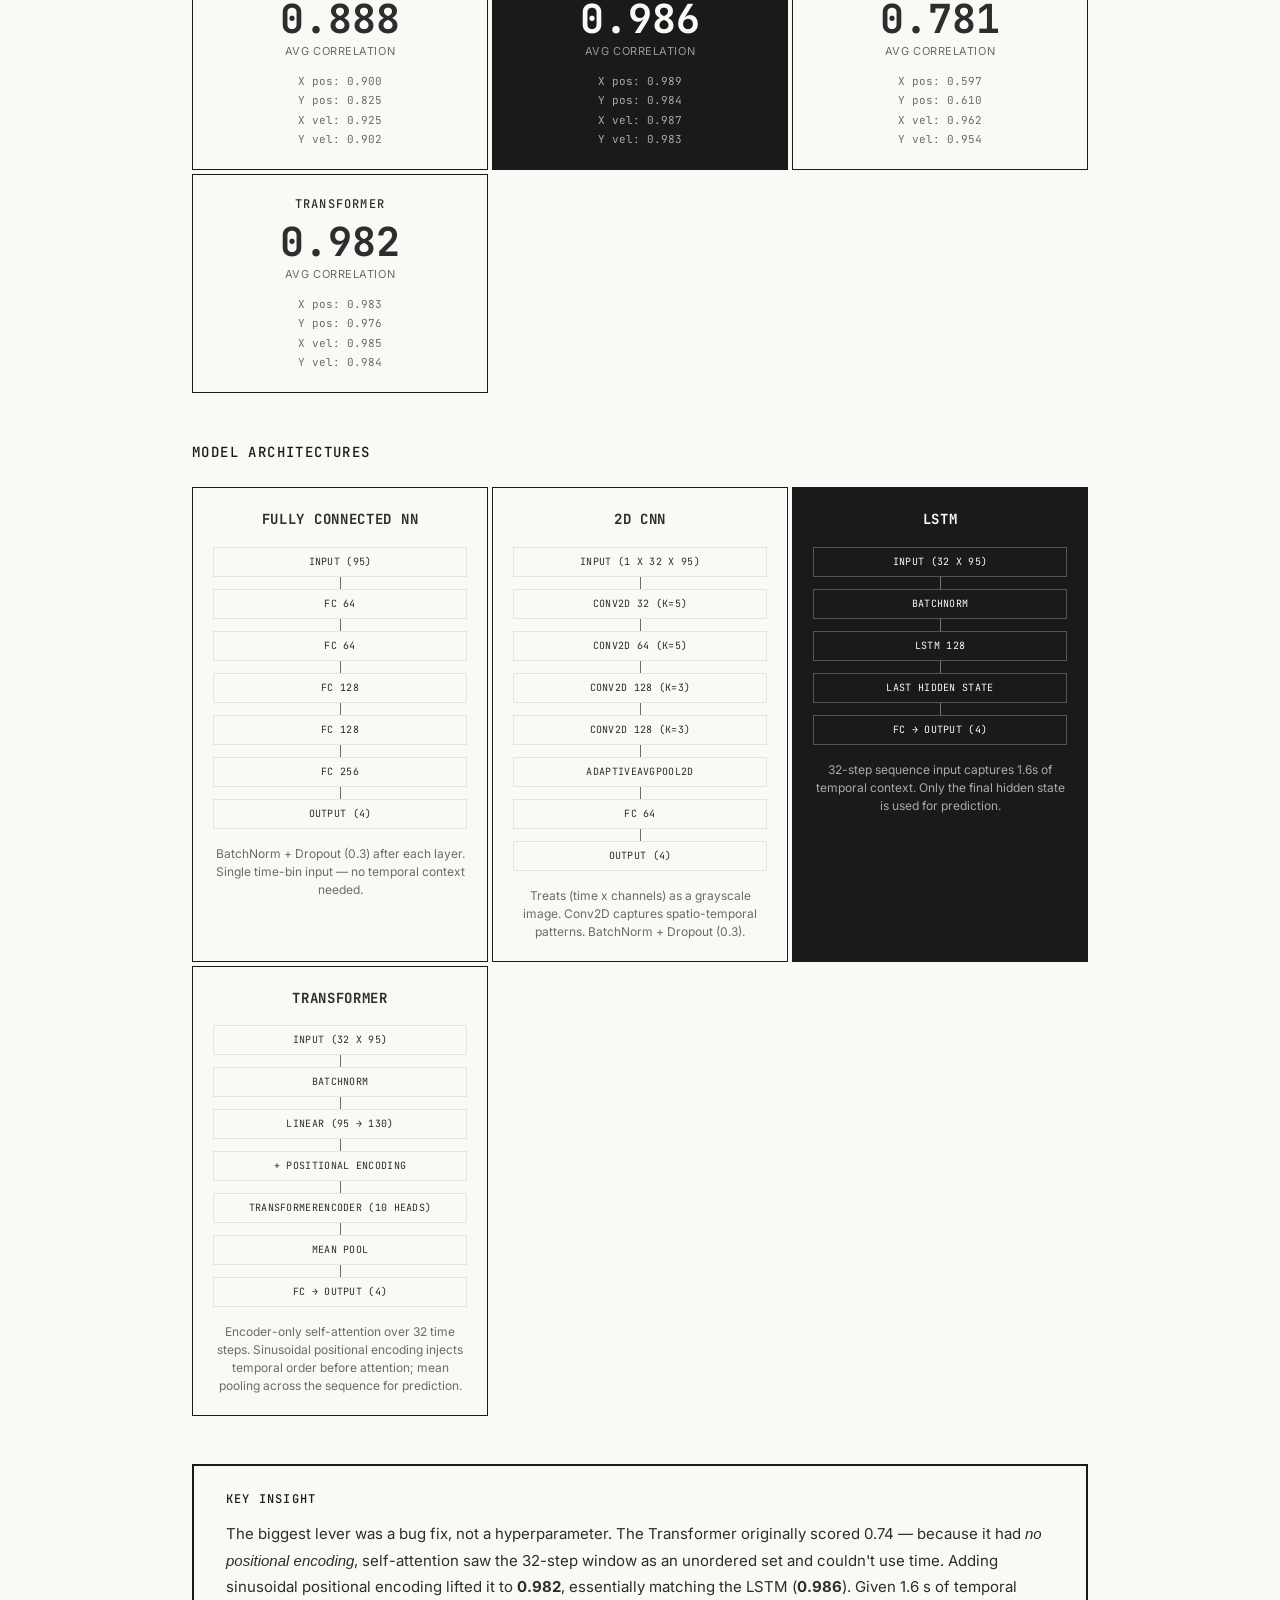
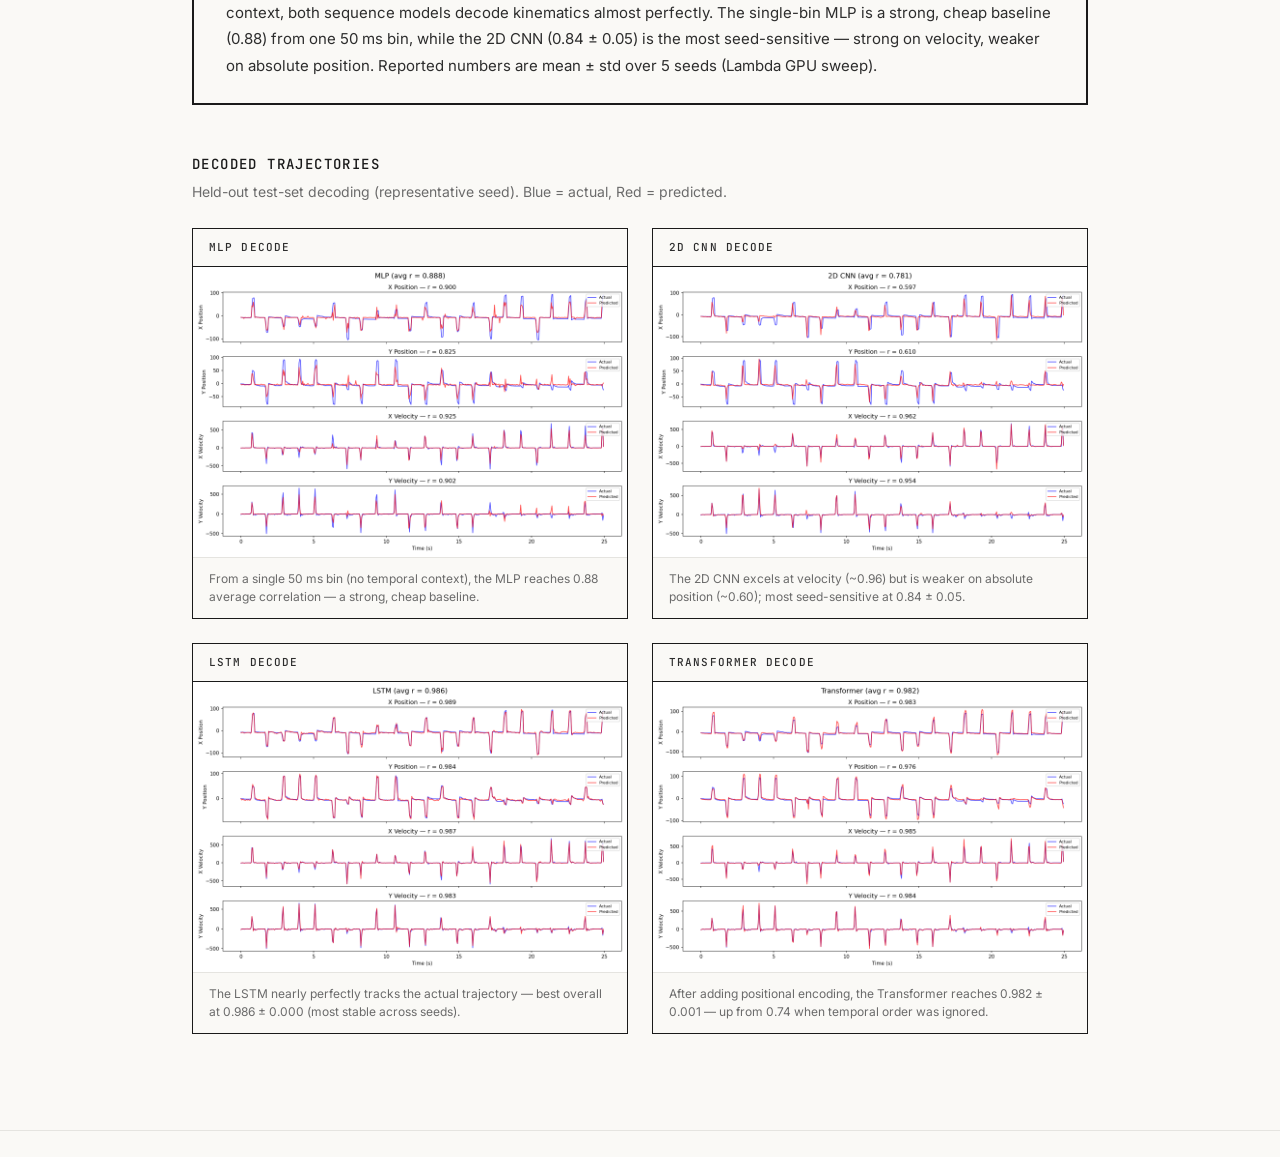
==== commit 7521eaa0: "Fix decoded-position animation scaling/centering The decode panel scaled by the global max position " ====
--- a/web-demo/index.html
+++ b/web-demo/index.html
@@ -78,7 +78,7 @@
                 </button>
                 <div class="speed-control">
                     <label>Speed:</label>
-                    <input type="range" id="speed-slider" min="1" max="10" value="5">
+                    <input type="range" id="speed-slider" min="1" max="10" value="2">
                 </div>
                 <div class="live-corr">
                     <span class="corr-label">Correlation:</span>
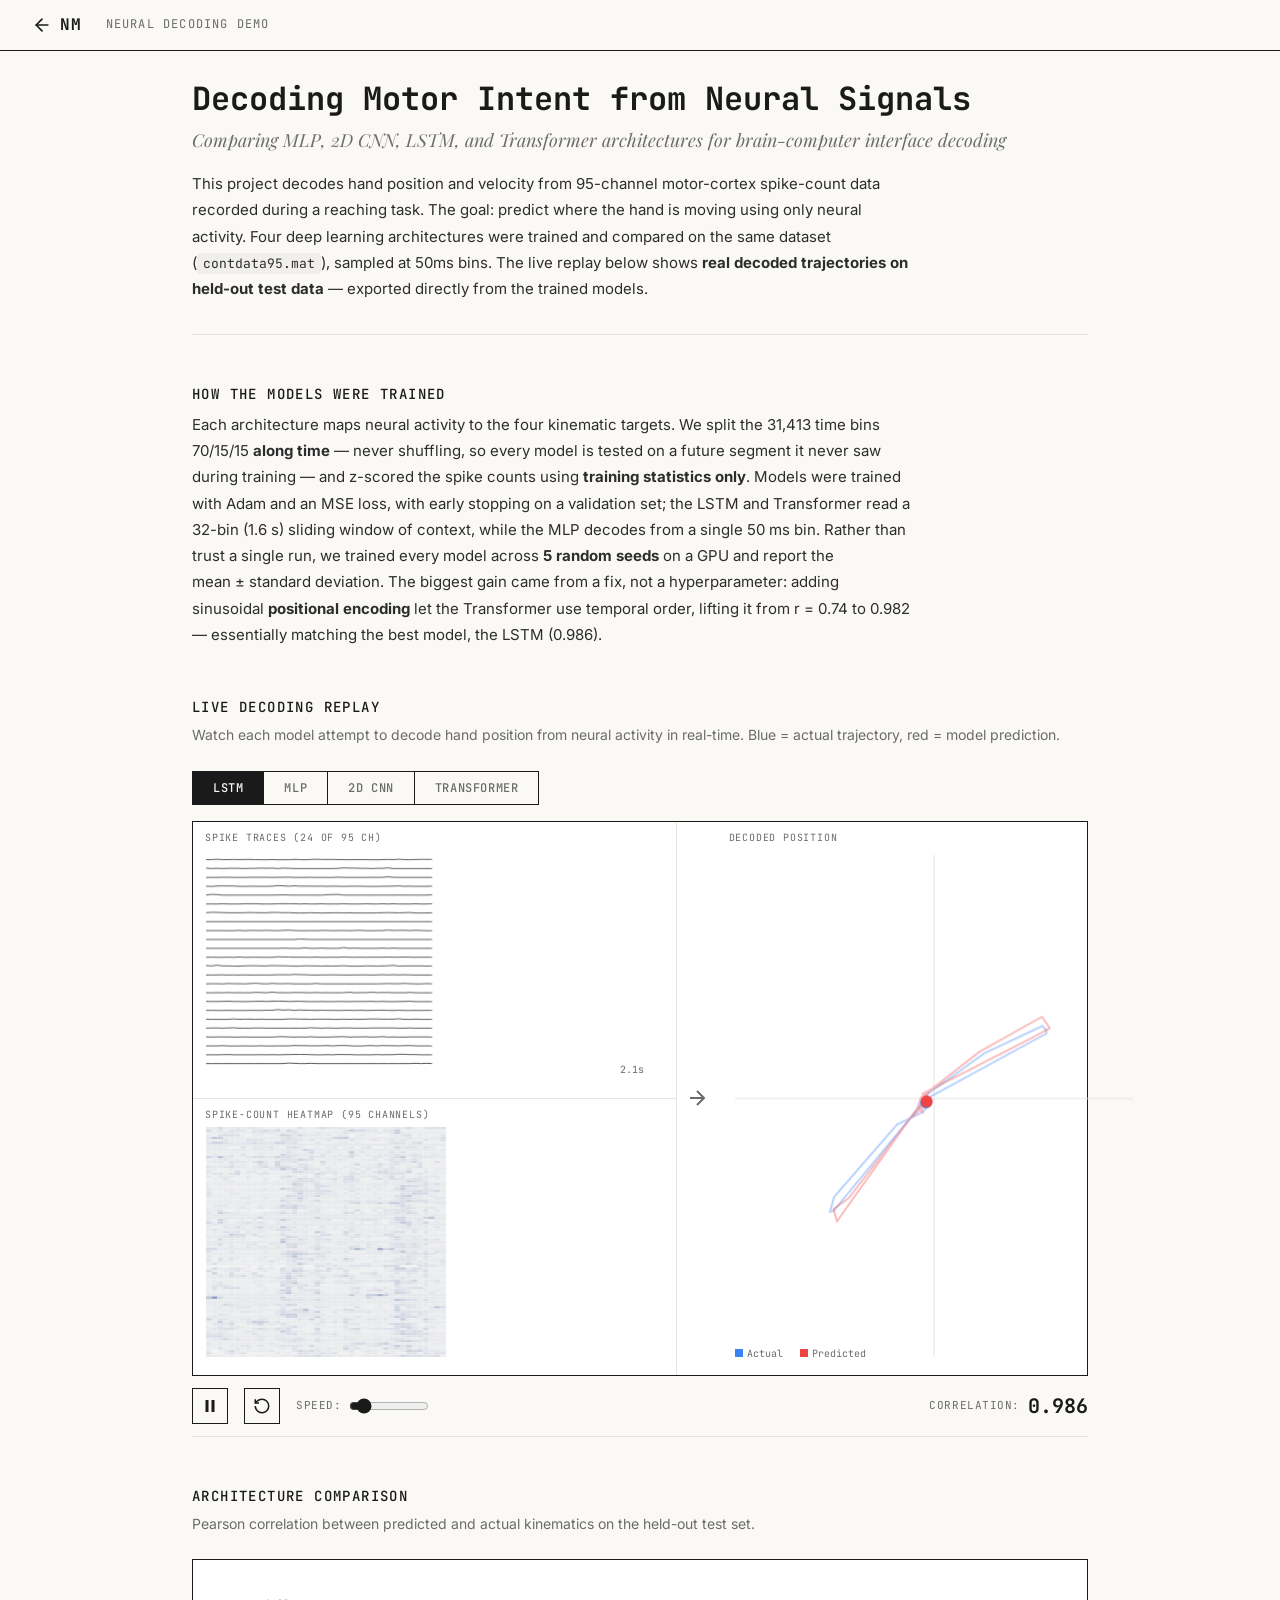
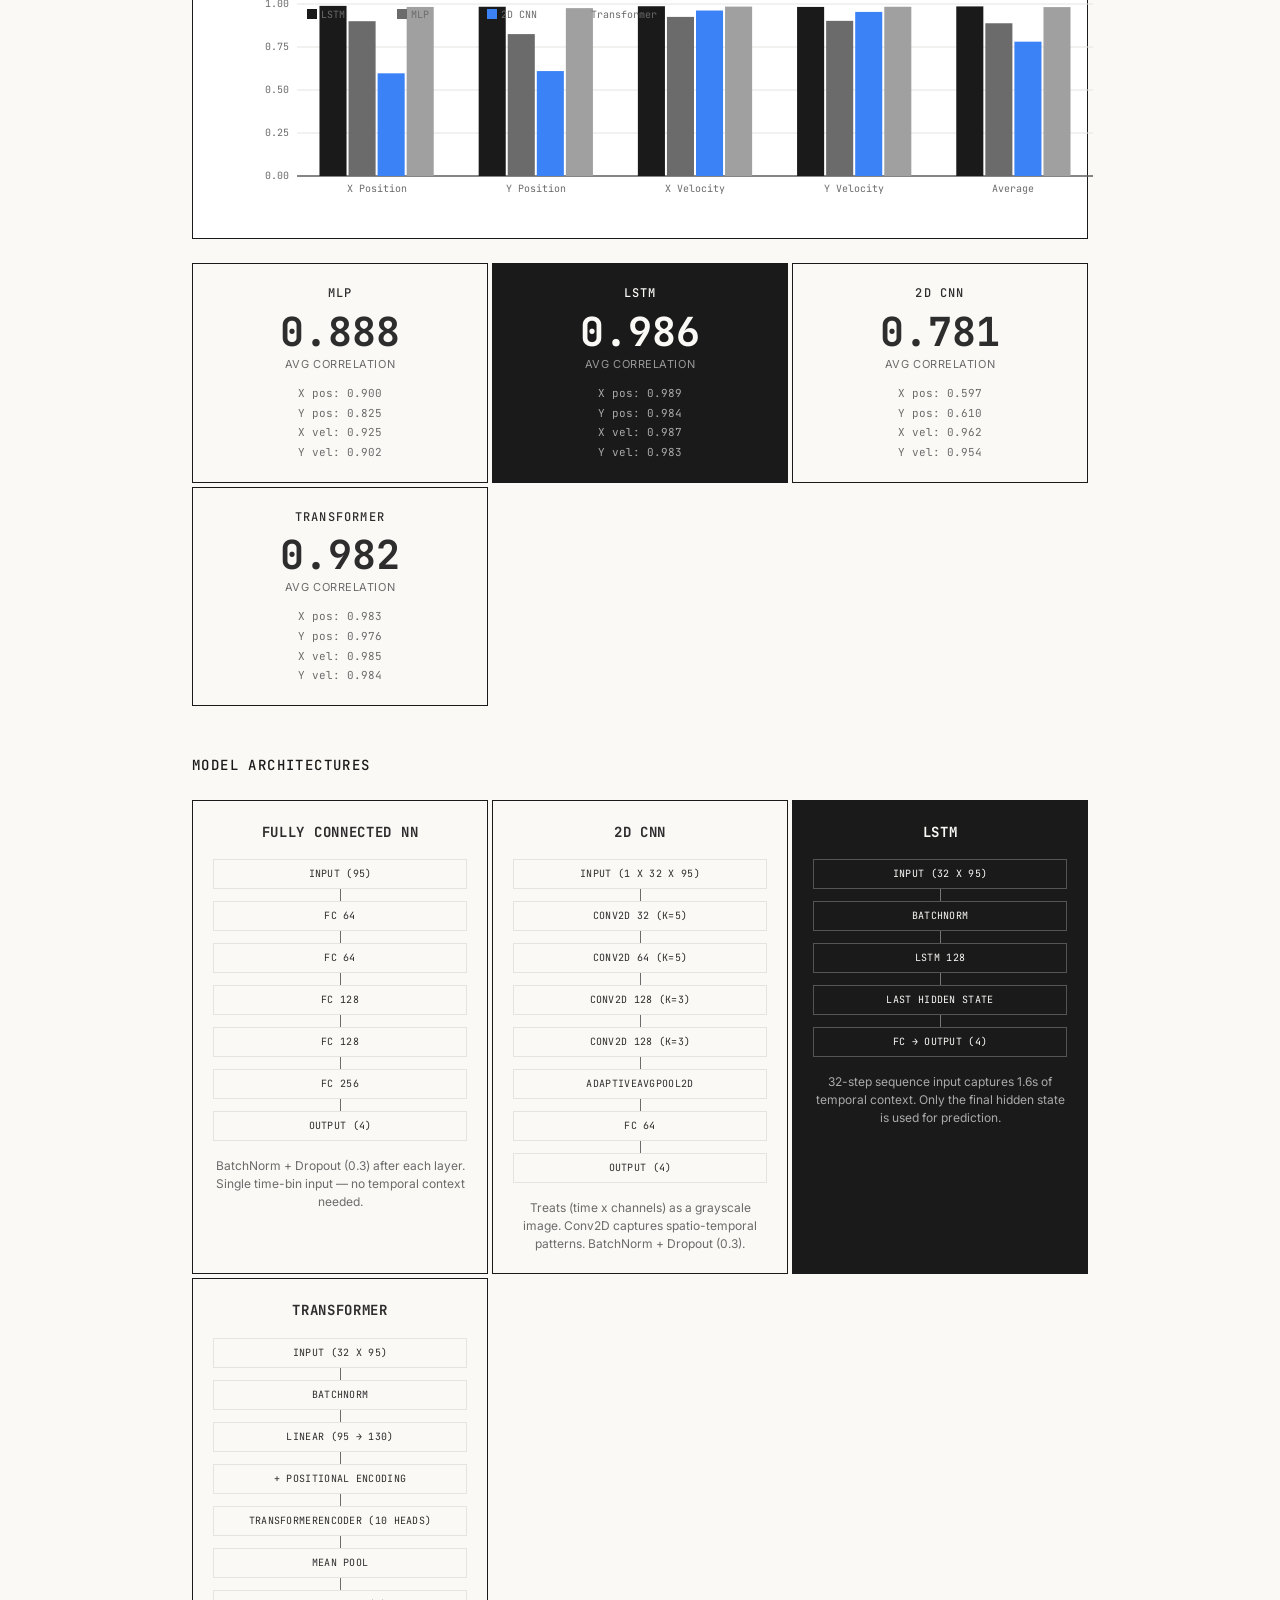
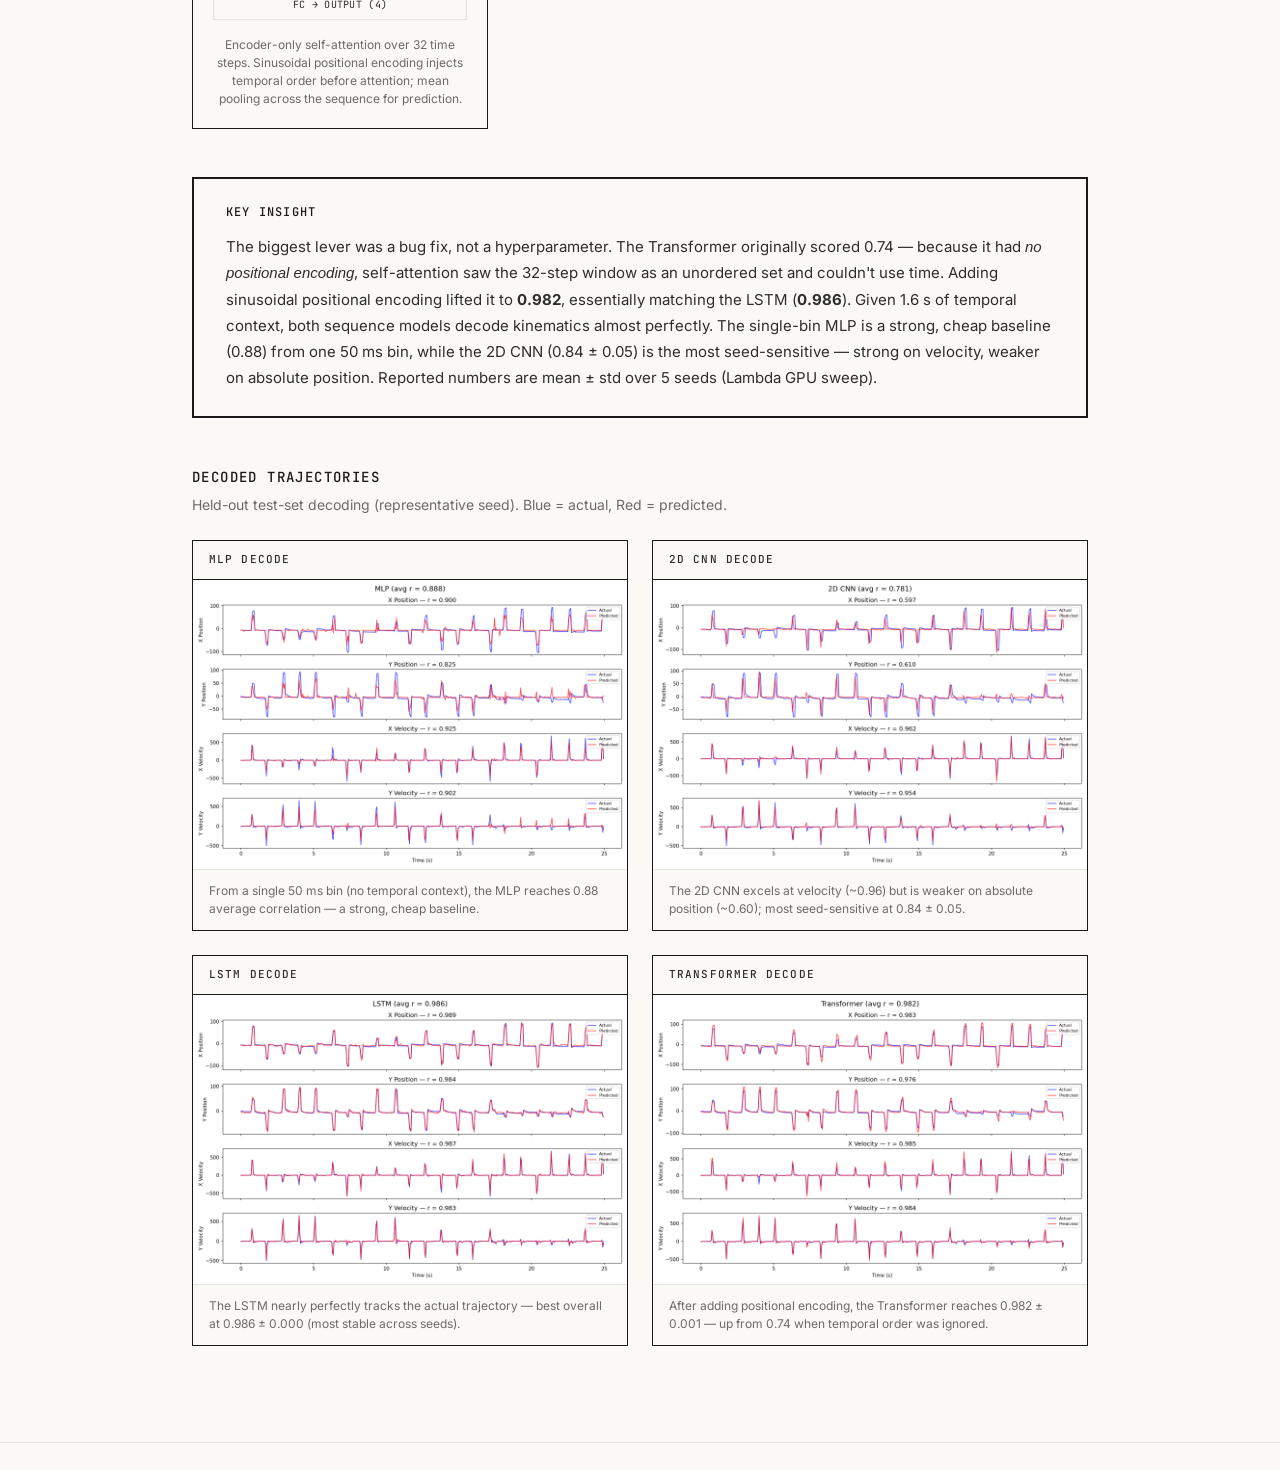
==== commit e1dc32c8: "Demo: add a 'how the models were trained' paragraph before the replay Brief methods note before the " ====
--- a/web-demo/index.html
+++ b/web-demo/index.html
@@ -34,6 +34,24 @@
             </p>
         </section>
 
+        <!-- Approach -->
+        <section class="viz-section">
+            <div class="section-header">
+                <h2 class="section-title">How the models were trained</h2>
+                <p class="intro-description">
+                    Each architecture maps neural activity to the four kinematic targets. We split the 31,413 time bins
+                    70/15/15 <strong>along time</strong> — never shuffling, so every model is tested on a future segment it
+                    never saw during training — and z-scored the spike counts using <strong>training statistics only</strong>.
+                    Models were trained with Adam and an MSE loss, with early stopping on a validation set; the LSTM and
+                    Transformer read a 32-bin (1.6&nbsp;s) sliding window of context, while the MLP decodes from a single
+                    50&nbsp;ms bin. Rather than trust a single run, we trained every model across <strong>5 random seeds</strong>
+                    on a GPU and report the mean&nbsp;±&nbsp;standard deviation. The biggest gain came from a fix, not a
+                    hyperparameter: adding sinusoidal <strong>positional encoding</strong> let the Transformer use temporal
+                    order, lifting it from r&nbsp;=&nbsp;0.74 to 0.982 — essentially matching the best model, the LSTM (0.986).
+                </p>
+            </div>
+        </section>
+
         <!-- Live Decoding Visualization -->
         <section class="viz-section">
             <div class="section-header">
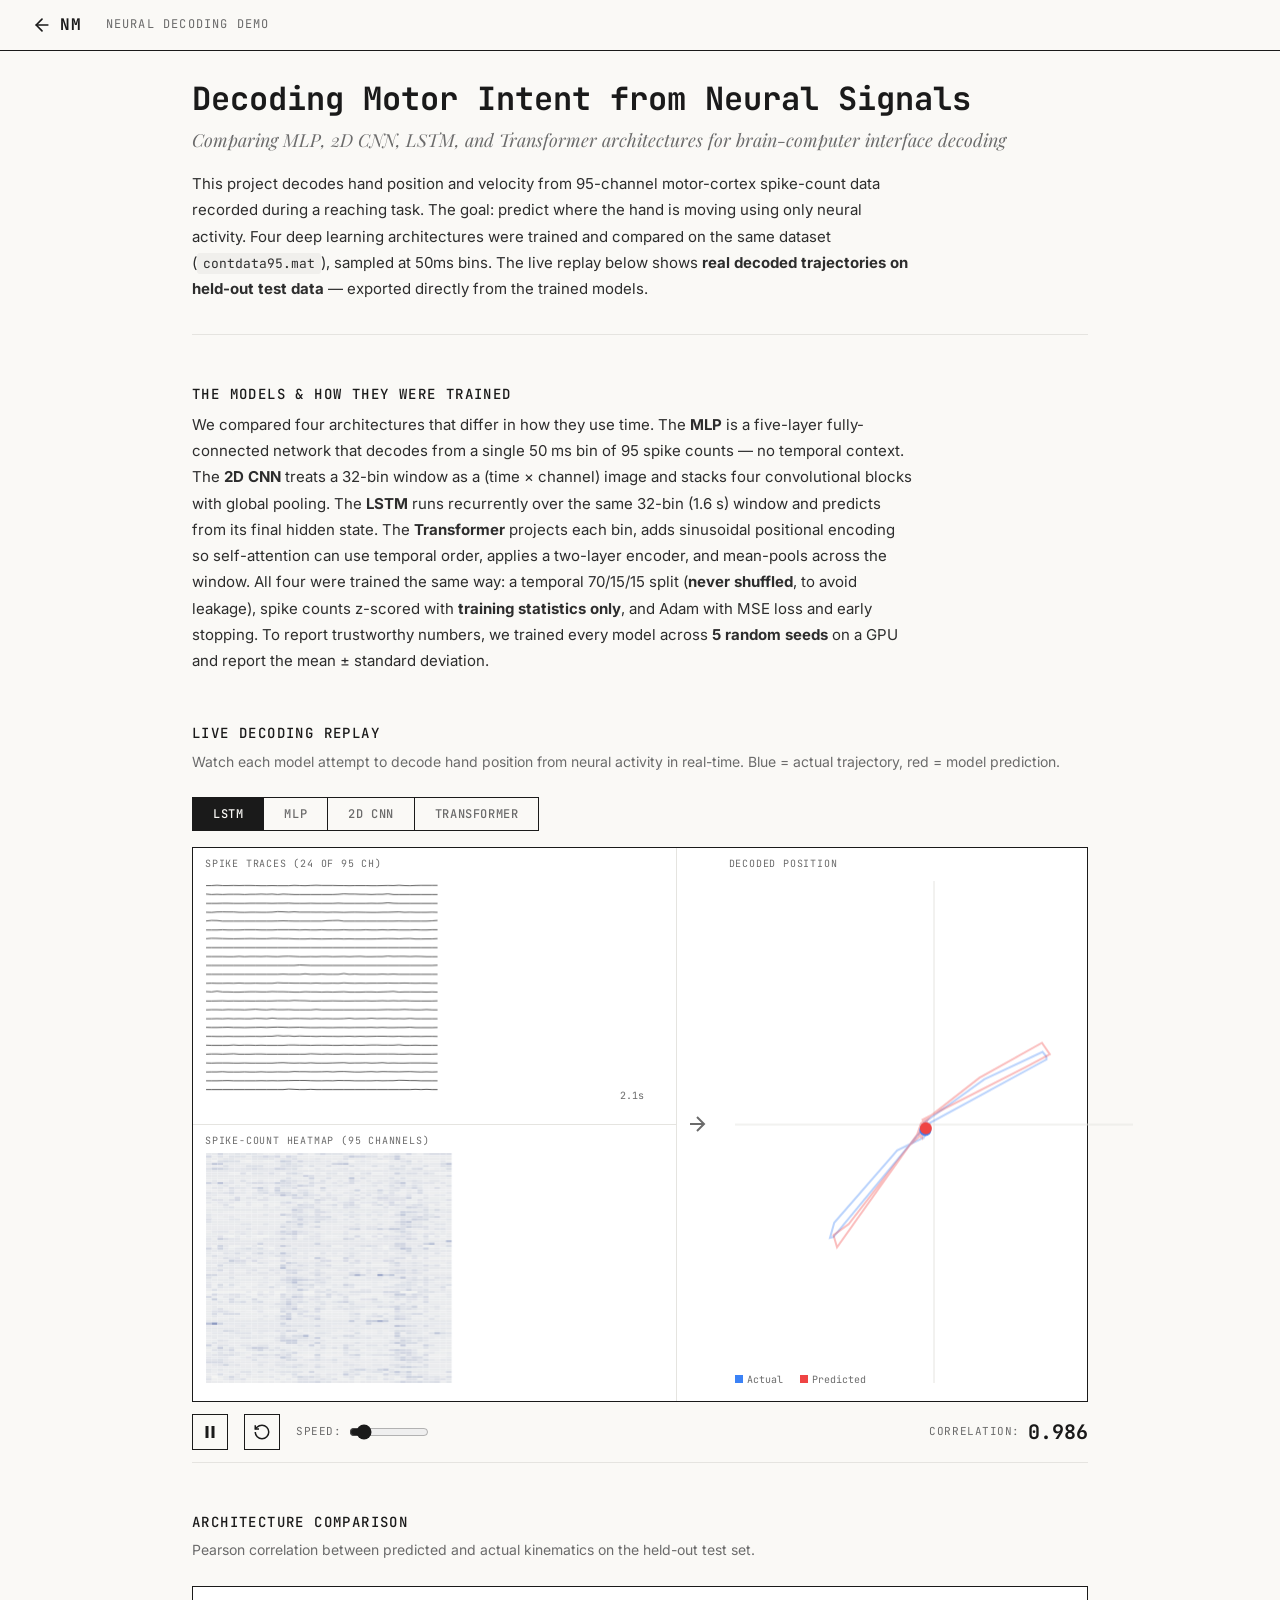
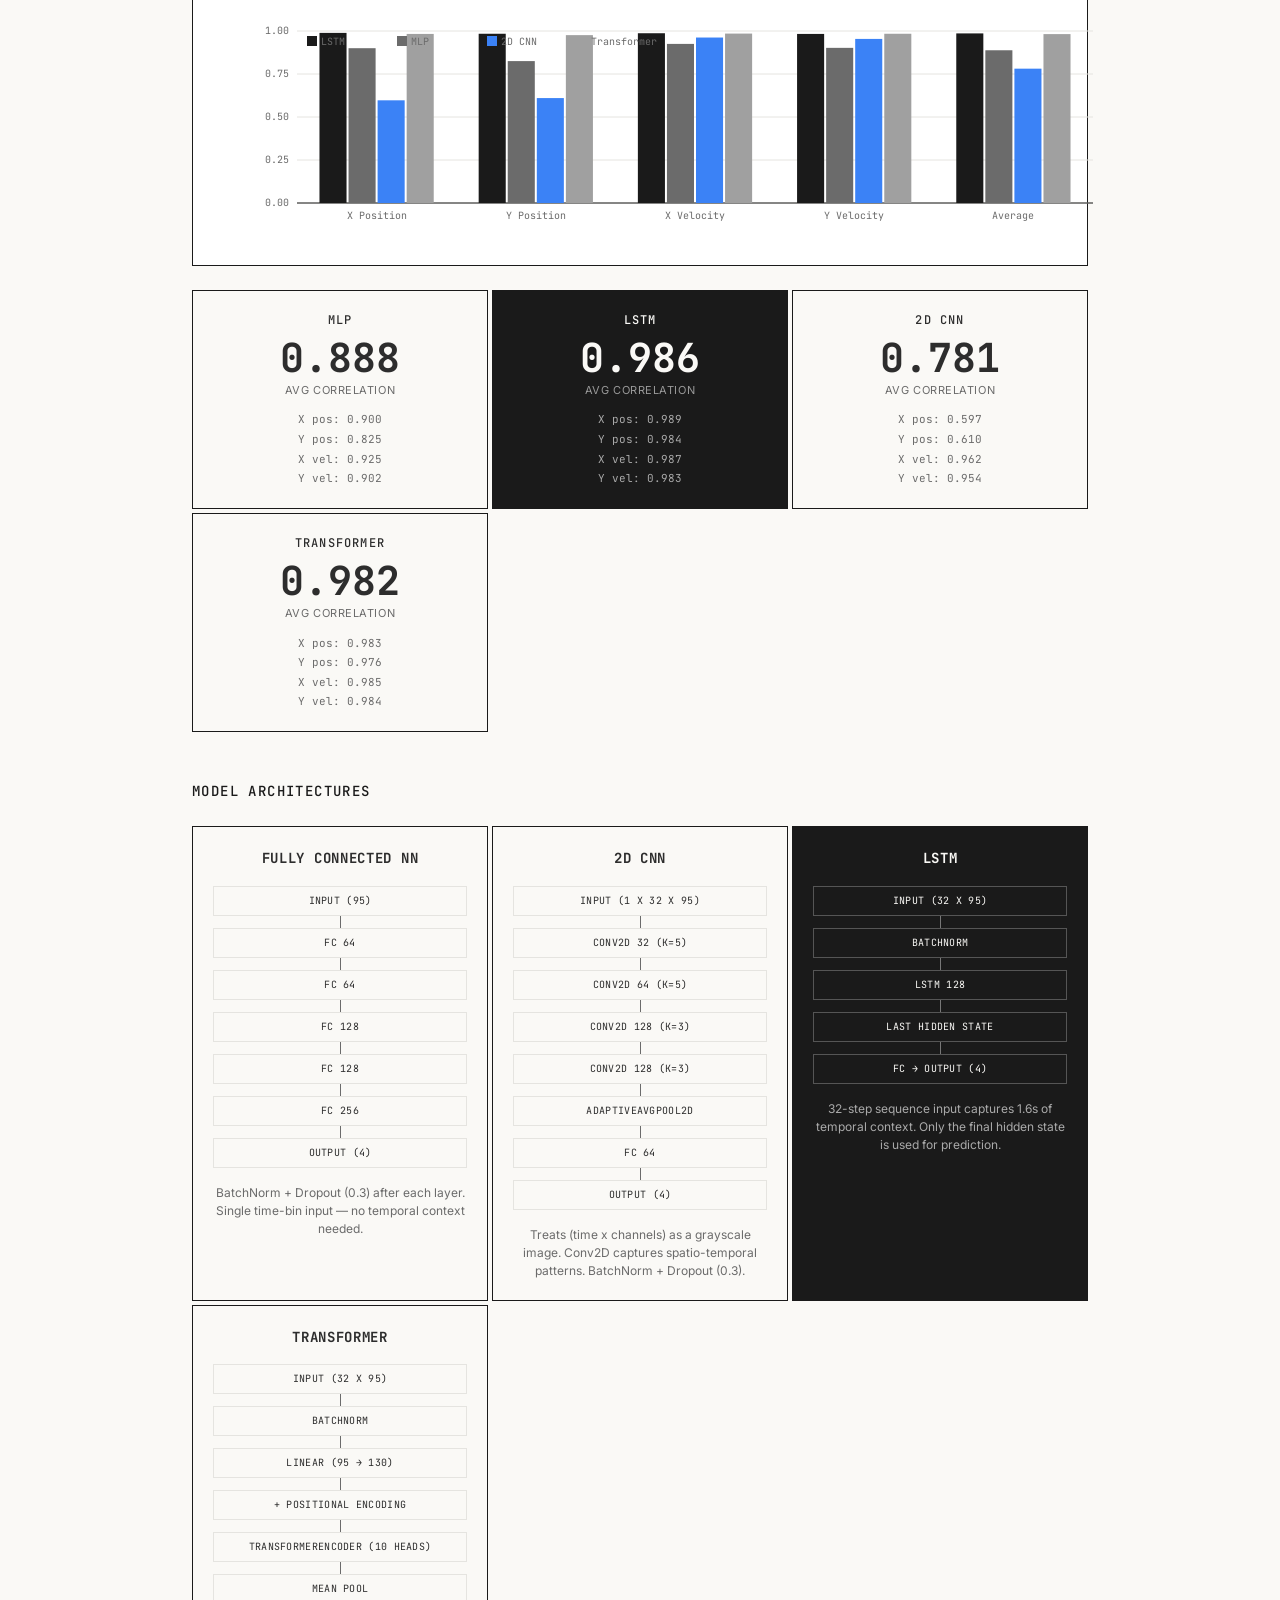
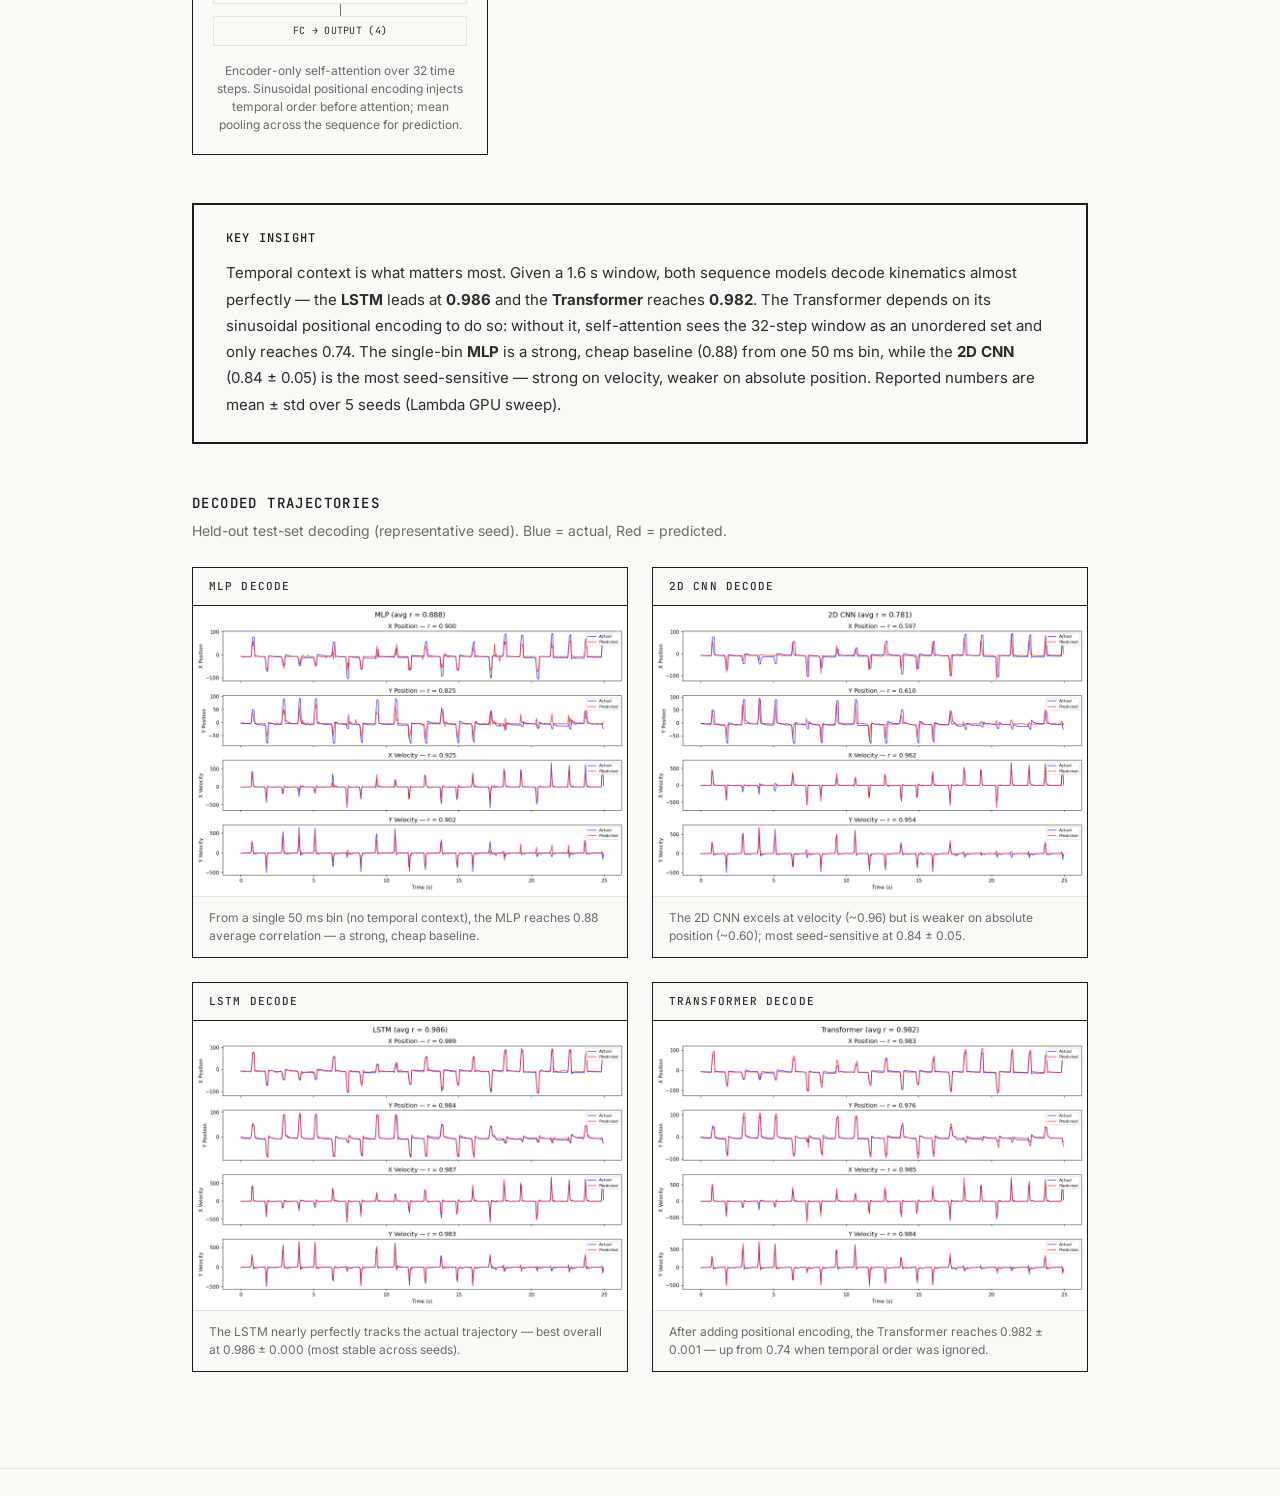
==== commit 00e95012: "Demo: describe each model's build; drop the "fix" framing Rewrite the pre-demo paragraph to explain " ====
--- a/web-demo/index.html
+++ b/web-demo/index.html
@@ -37,17 +37,19 @@
         <!-- Approach -->
         <section class="viz-section">
             <div class="section-header">
-                <h2 class="section-title">How the models were trained</h2>
+                <h2 class="section-title">The models &amp; how they were trained</h2>
                 <p class="intro-description">
-                    Each architecture maps neural activity to the four kinematic targets. We split the 31,413 time bins
-                    70/15/15 <strong>along time</strong> — never shuffling, so every model is tested on a future segment it
-                    never saw during training — and z-scored the spike counts using <strong>training statistics only</strong>.
-                    Models were trained with Adam and an MSE loss, with early stopping on a validation set; the LSTM and
-                    Transformer read a 32-bin (1.6&nbsp;s) sliding window of context, while the MLP decodes from a single
-                    50&nbsp;ms bin. Rather than trust a single run, we trained every model across <strong>5 random seeds</strong>
-                    on a GPU and report the mean&nbsp;±&nbsp;standard deviation. The biggest gain came from a fix, not a
-                    hyperparameter: adding sinusoidal <strong>positional encoding</strong> let the Transformer use temporal
-                    order, lifting it from r&nbsp;=&nbsp;0.74 to 0.982 — essentially matching the best model, the LSTM (0.986).
+                    We compared four architectures that differ in how they use time. The <strong>MLP</strong> is a five-layer
+                    fully-connected network that decodes from a single 50&nbsp;ms bin of 95 spike counts — no temporal context.
+                    The <strong>2D CNN</strong> treats a 32-bin window as a (time&nbsp;×&nbsp;channel) image and stacks four
+                    convolutional blocks with global pooling. The <strong>LSTM</strong> runs recurrently over the same
+                    32-bin (1.6&nbsp;s) window and predicts from its final hidden state. The <strong>Transformer</strong>
+                    projects each bin, adds sinusoidal positional encoding so self-attention can use temporal order, applies a
+                    two-layer encoder, and mean-pools across the window. All four were trained the same way: a temporal
+                    70/15/15 split (<strong>never shuffled</strong>, to avoid leakage), spike counts z-scored with
+                    <strong>training statistics only</strong>, and Adam with MSE loss and early stopping. To report
+                    trustworthy numbers, we trained every model across <strong>5 random seeds</strong> on a GPU and report the
+                    mean&nbsp;±&nbsp;standard deviation.
                 </p>
             </div>
         </section>
@@ -264,14 +266,14 @@
             <div class="insight-card">
                 <h3 class="insight-title">Key Insight</h3>
                 <p class="insight-text">
-                    The biggest lever was a bug fix, not a hyperparameter. The Transformer originally scored
-                    0.74 — because it had <em>no positional encoding</em>, self-attention saw the 32-step window as an
-                    unordered set and couldn't use time. Adding sinusoidal positional encoding lifted it to
-                    <strong>0.982</strong>, essentially matching the LSTM (<strong>0.986</strong>). Given 1.6&nbsp;s of temporal
-                    context, both sequence models decode kinematics almost perfectly. The single-bin MLP is a strong,
-                    cheap baseline (0.88) from one 50&nbsp;ms bin, while the 2D CNN (0.84&nbsp;±&nbsp;0.05) is the most
-                    seed-sensitive — strong on velocity, weaker on absolute position. Reported numbers are
-                    mean&nbsp;±&nbsp;std over 5 seeds (Lambda&nbsp;GPU sweep).
+                    Temporal context is what matters most. Given a 1.6&nbsp;s window, both sequence models decode
+                    kinematics almost perfectly — the <strong>LSTM</strong> leads at <strong>0.986</strong> and the
+                    <strong>Transformer</strong> reaches <strong>0.982</strong>. The Transformer depends on its sinusoidal
+                    positional encoding to do so: without it, self-attention sees the 32-step window as an unordered set and
+                    only reaches 0.74. The single-bin <strong>MLP</strong> is a strong, cheap baseline (0.88) from one
+                    50&nbsp;ms bin, while the <strong>2D CNN</strong> (0.84&nbsp;±&nbsp;0.05) is the most seed-sensitive —
+                    strong on velocity, weaker on absolute position. Reported numbers are mean&nbsp;±&nbsp;std over 5 seeds
+                    (Lambda&nbsp;GPU sweep).
                 </p>
             </div>
         </section>
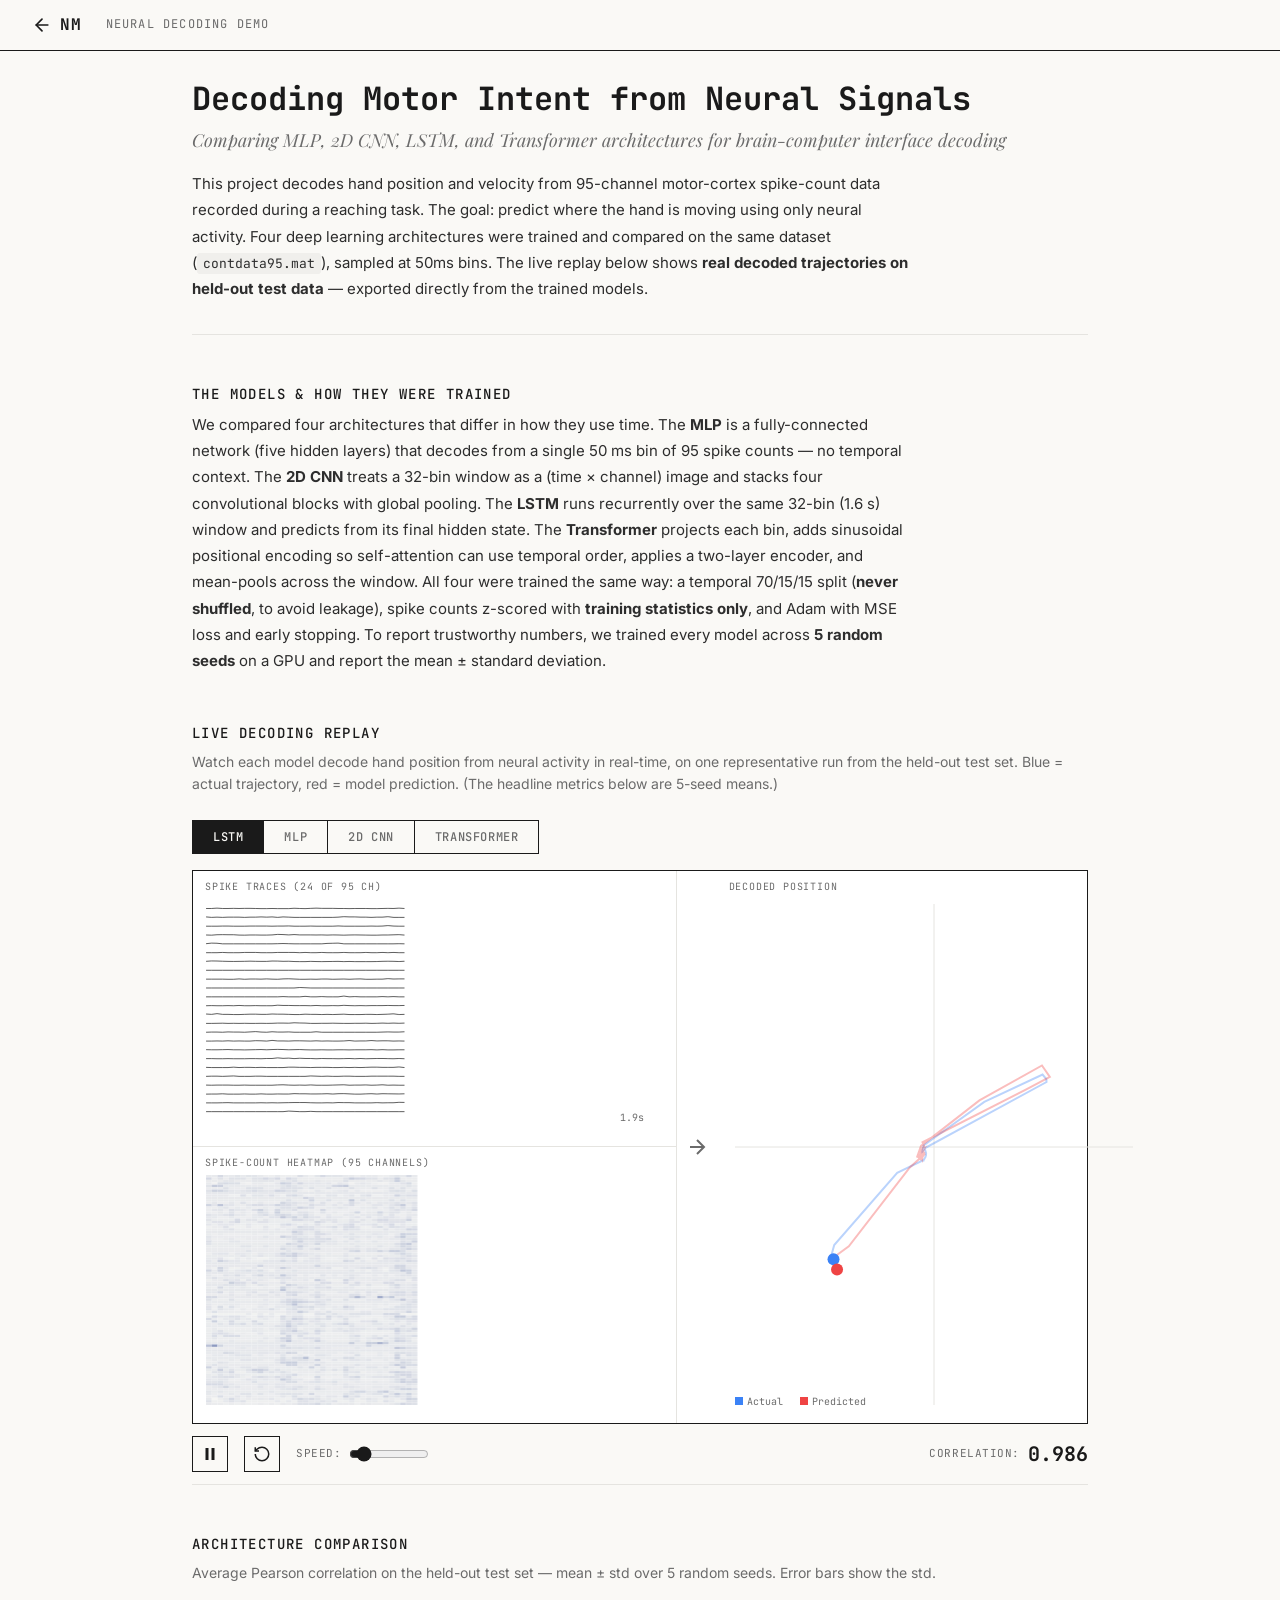
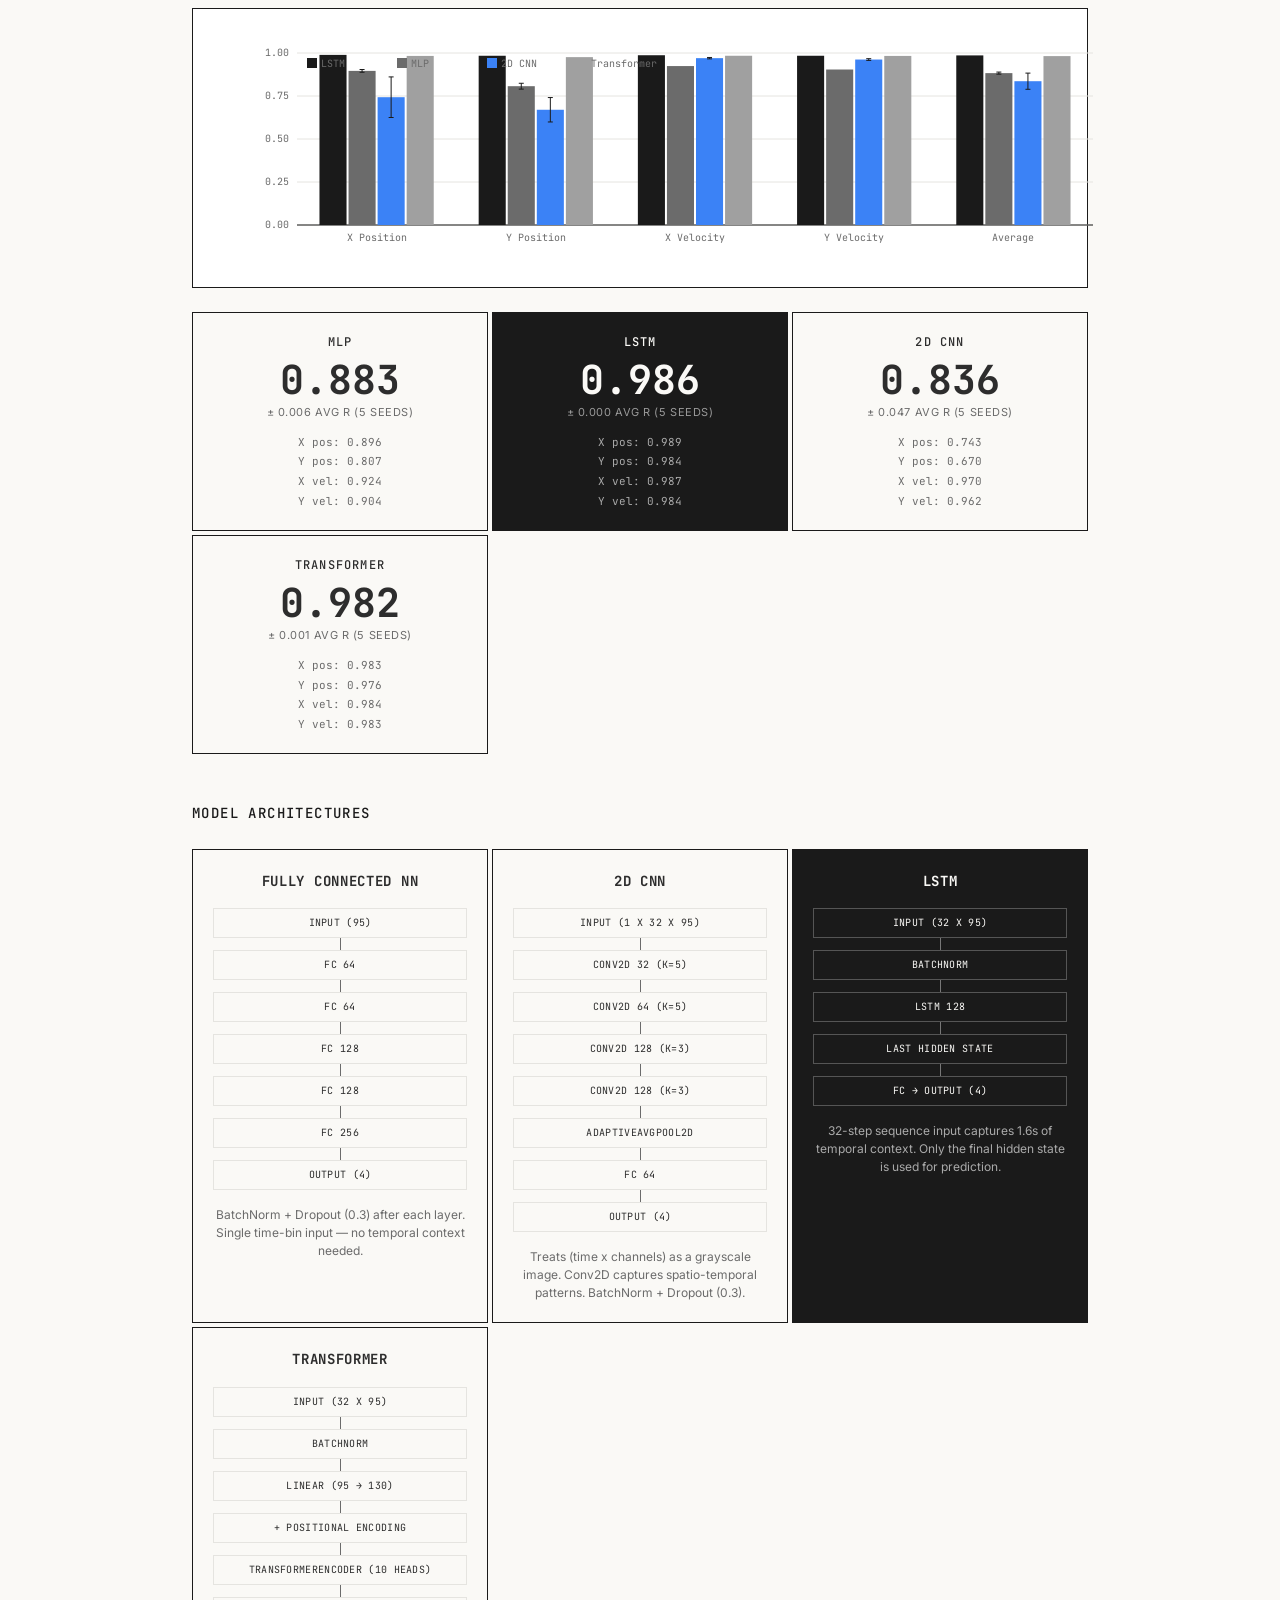
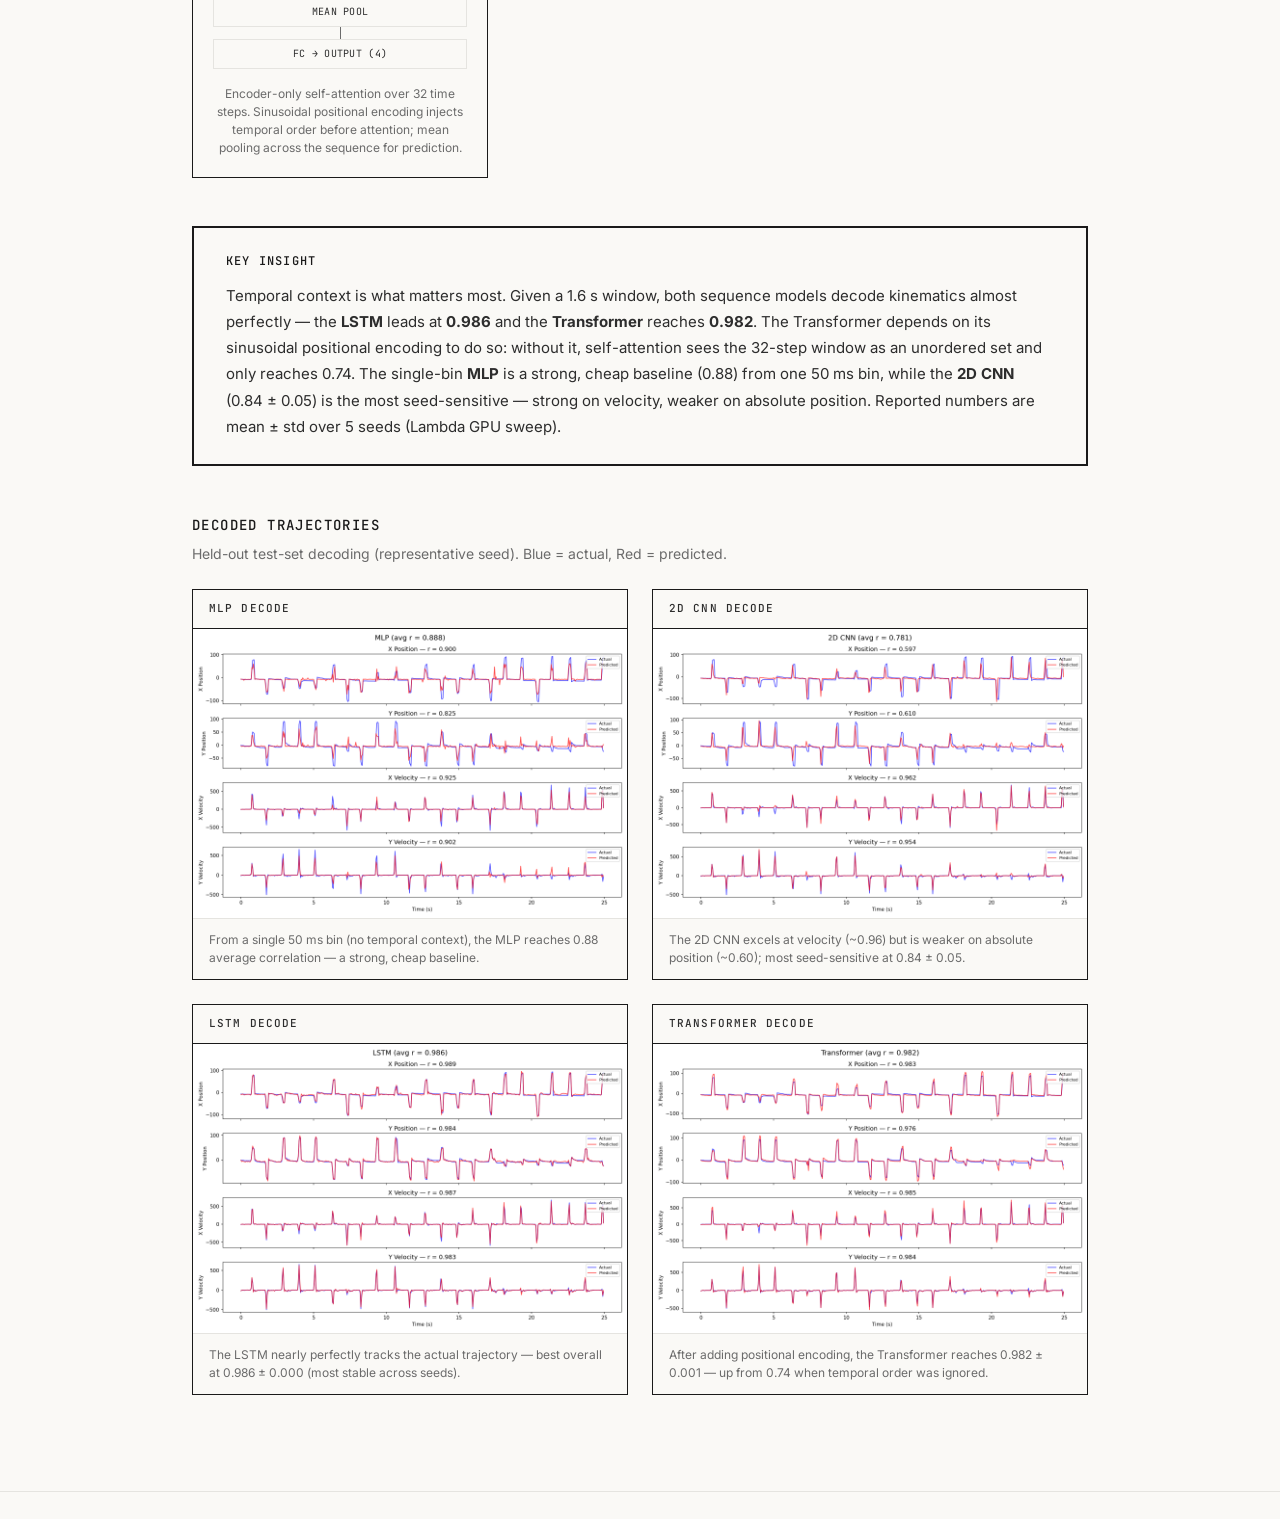
==== commit 0449e41c: "Demo accuracy pass: report 5-seed mean ± std consistently The result cards, bar chart, and live read" ====
--- a/web-demo/index.html
+++ b/web-demo/index.html
@@ -39,8 +39,9 @@
             <div class="section-header">
                 <h2 class="section-title">The models &amp; how they were trained</h2>
                 <p class="intro-description">
-                    We compared four architectures that differ in how they use time. The <strong>MLP</strong> is a five-layer
-                    fully-connected network that decodes from a single 50&nbsp;ms bin of 95 spike counts — no temporal context.
+                    We compared four architectures that differ in how they use time. The <strong>MLP</strong> is a
+                    fully-connected network (five hidden layers) that decodes from a single 50&nbsp;ms bin of 95 spike
+                    counts — no temporal context.
                     The <strong>2D CNN</strong> treats a 32-bin window as a (time&nbsp;×&nbsp;channel) image and stacks four
                     convolutional blocks with global pooling. The <strong>LSTM</strong> runs recurrently over the same
                     32-bin (1.6&nbsp;s) window and predicts from its final hidden state. The <strong>Transformer</strong>
@@ -58,7 +59,7 @@
         <section class="viz-section">
             <div class="section-header">
                 <h2 class="section-title">Live Decoding Replay</h2>
-                <p class="section-desc">Watch each model attempt to decode hand position from neural activity in real-time. Blue = actual trajectory, red = model prediction.</p>
+                <p class="section-desc">Watch each model decode hand position from neural activity in real-time, on one representative run from the held-out test set. Blue = actual trajectory, red = model prediction. (The headline metrics below are 5-seed means.)</p>
             </div>
 
             <div class="model-tabs">
@@ -111,7 +112,7 @@
         <section class="compare-section">
             <div class="section-header">
                 <h2 class="section-title">Architecture Comparison</h2>
-                <p class="section-desc">Pearson correlation between predicted and actual kinematics on the held-out test set.</p>
+                <p class="section-desc">Average Pearson correlation on the held-out test set — mean ± std over 5 random seeds. Error bars show the std.</p>
             </div>
 
             <div class="chart-container">
@@ -121,46 +122,46 @@
             <div class="results-grid">
                 <div class="result-card" data-model="mlp">
                     <div class="result-model">MLP</div>
-                    <div class="result-corr">0.876</div>
-                    <div class="result-label">Avg Correlation</div>
+                    <div class="result-corr">0.883</div>
+                    <div class="result-label">± 0.006 avg r (5 seeds)</div>
                     <div class="result-detail">
-                        <span>X pos: 0.878</span>
+                        <span>X pos: 0.896</span>
                         <span>Y pos: 0.807</span>
-                        <span>X vel: 0.917</span>
-                        <span>Y vel: 0.902</span>
+                        <span>X vel: 0.924</span>
+                        <span>Y vel: 0.904</span>
                     </div>
                 </div>
                 <div class="result-card result-card-best" data-model="lstm">
                     <div class="result-model">LSTM</div>
-                    <div class="result-corr">0.987</div>
-                    <div class="result-label">Avg Correlation</div>
+                    <div class="result-corr">0.986</div>
+                    <div class="result-label">± 0.000 avg r (5 seeds)</div>
                     <div class="result-detail">
                         <span>X pos: 0.989</span>
-                        <span>Y pos: 0.986</span>
+                        <span>Y pos: 0.984</span>
                         <span>X vel: 0.987</span>
-                        <span>Y vel: 0.985</span>
+                        <span>Y vel: 0.984</span>
                     </div>
                 </div>
                 <div class="result-card" data-model="cnn2d">
                     <div class="result-model">2D CNN</div>
-                    <div class="result-corr">0.788</div>
-                    <div class="result-label">Avg Correlation</div>
+                    <div class="result-corr">0.836</div>
+                    <div class="result-label">± 0.047 avg r (5 seeds)</div>
                     <div class="result-detail">
-                        <span>X pos: 0.608</span>
-                        <span>Y pos: 0.615</span>
-                        <span>X vel: 0.969</span>
-                        <span>Y vel: 0.960</span>
+                        <span>X pos: 0.743</span>
+                        <span>Y pos: 0.670</span>
+                        <span>X vel: 0.970</span>
+                        <span>Y vel: 0.962</span>
                     </div>
                 </div>
                 <div class="result-card" data-model="transformer">
                     <div class="result-model">Transformer</div>
-                    <div class="result-corr">0.740</div>
-                    <div class="result-label">Avg Correlation</div>
+                    <div class="result-corr">0.982</div>
+                    <div class="result-label">± 0.001 avg r (5 seeds)</div>
                     <div class="result-detail">
-                        <span>X pos: 0.683</span>
-                        <span>Y pos: 0.692</span>
-                        <span>X vel: 0.787</span>
-                        <span>Y vel: 0.798</span>
+                        <span>X pos: 0.983</span>
+                        <span>Y pos: 0.976</span>
+                        <span>X vel: 0.984</span>
+                        <span>Y vel: 0.983</span>
                     </div>
                 </div>
             </div>
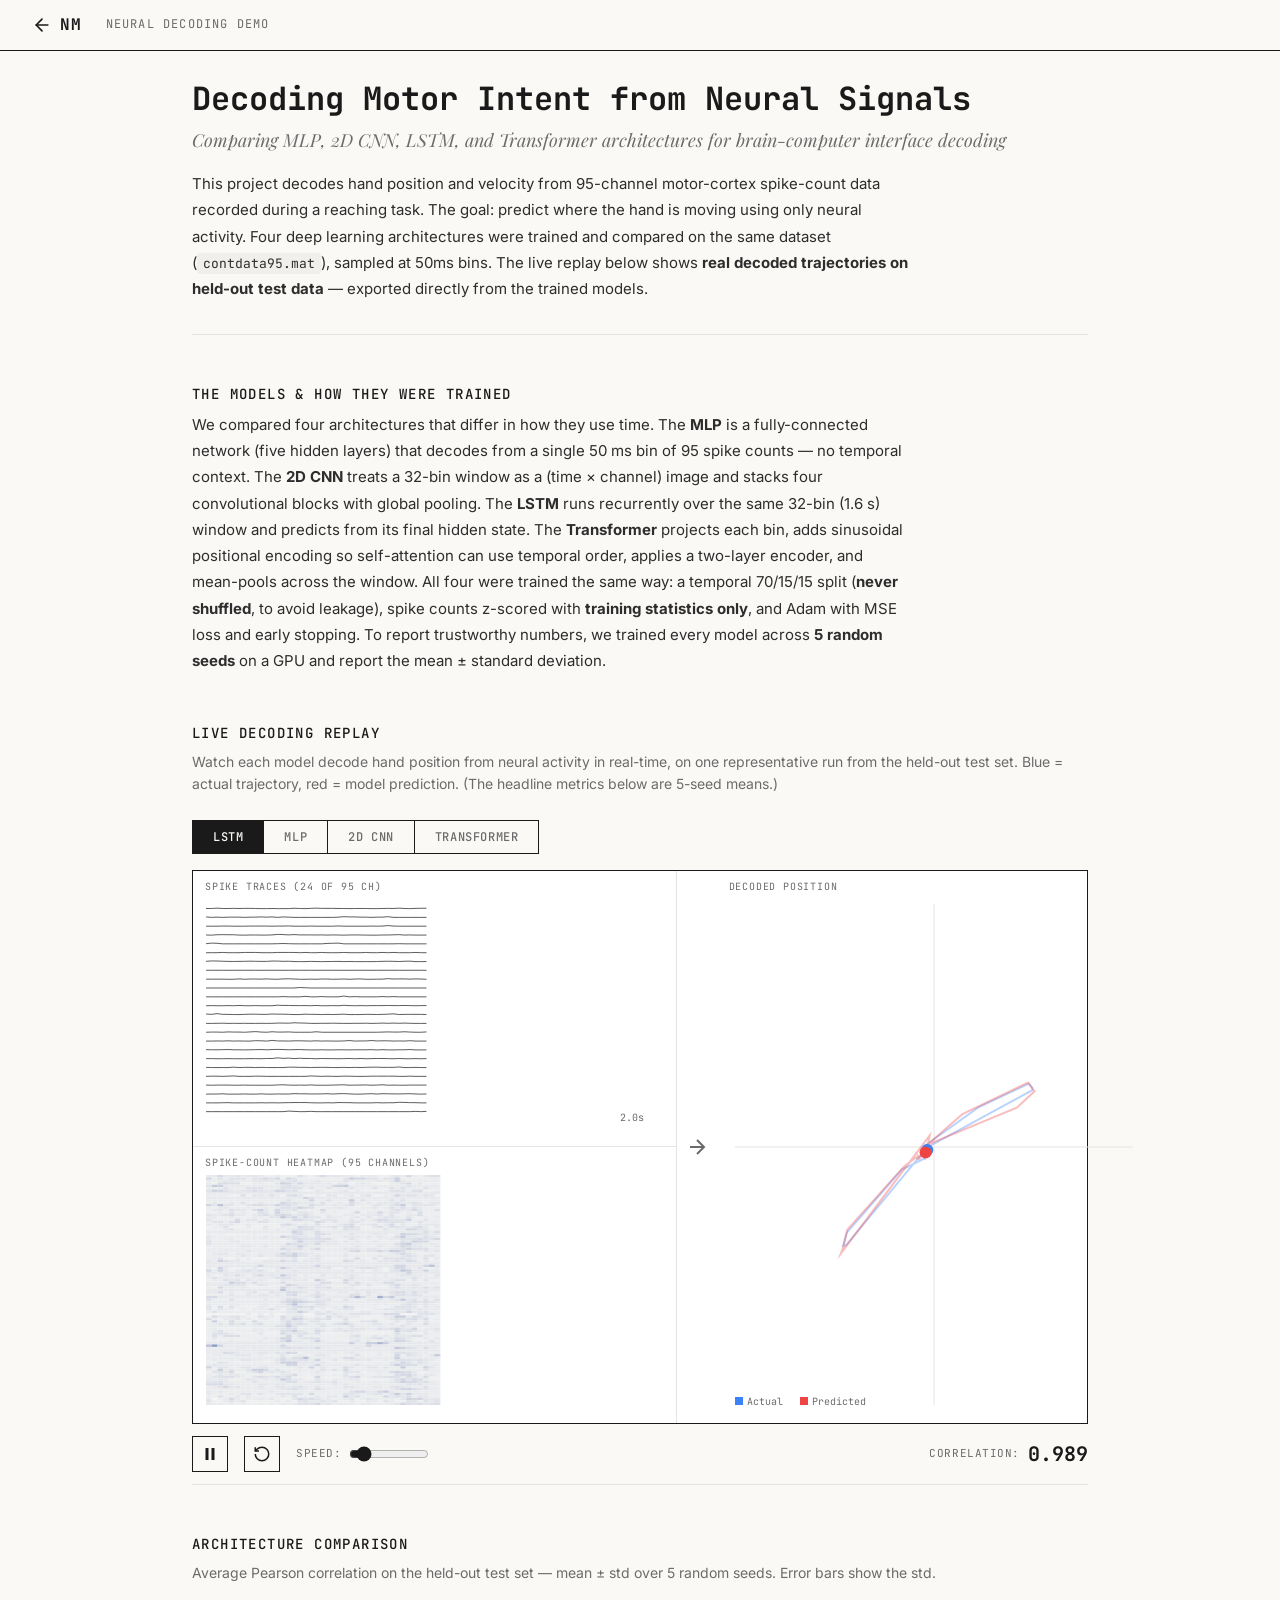
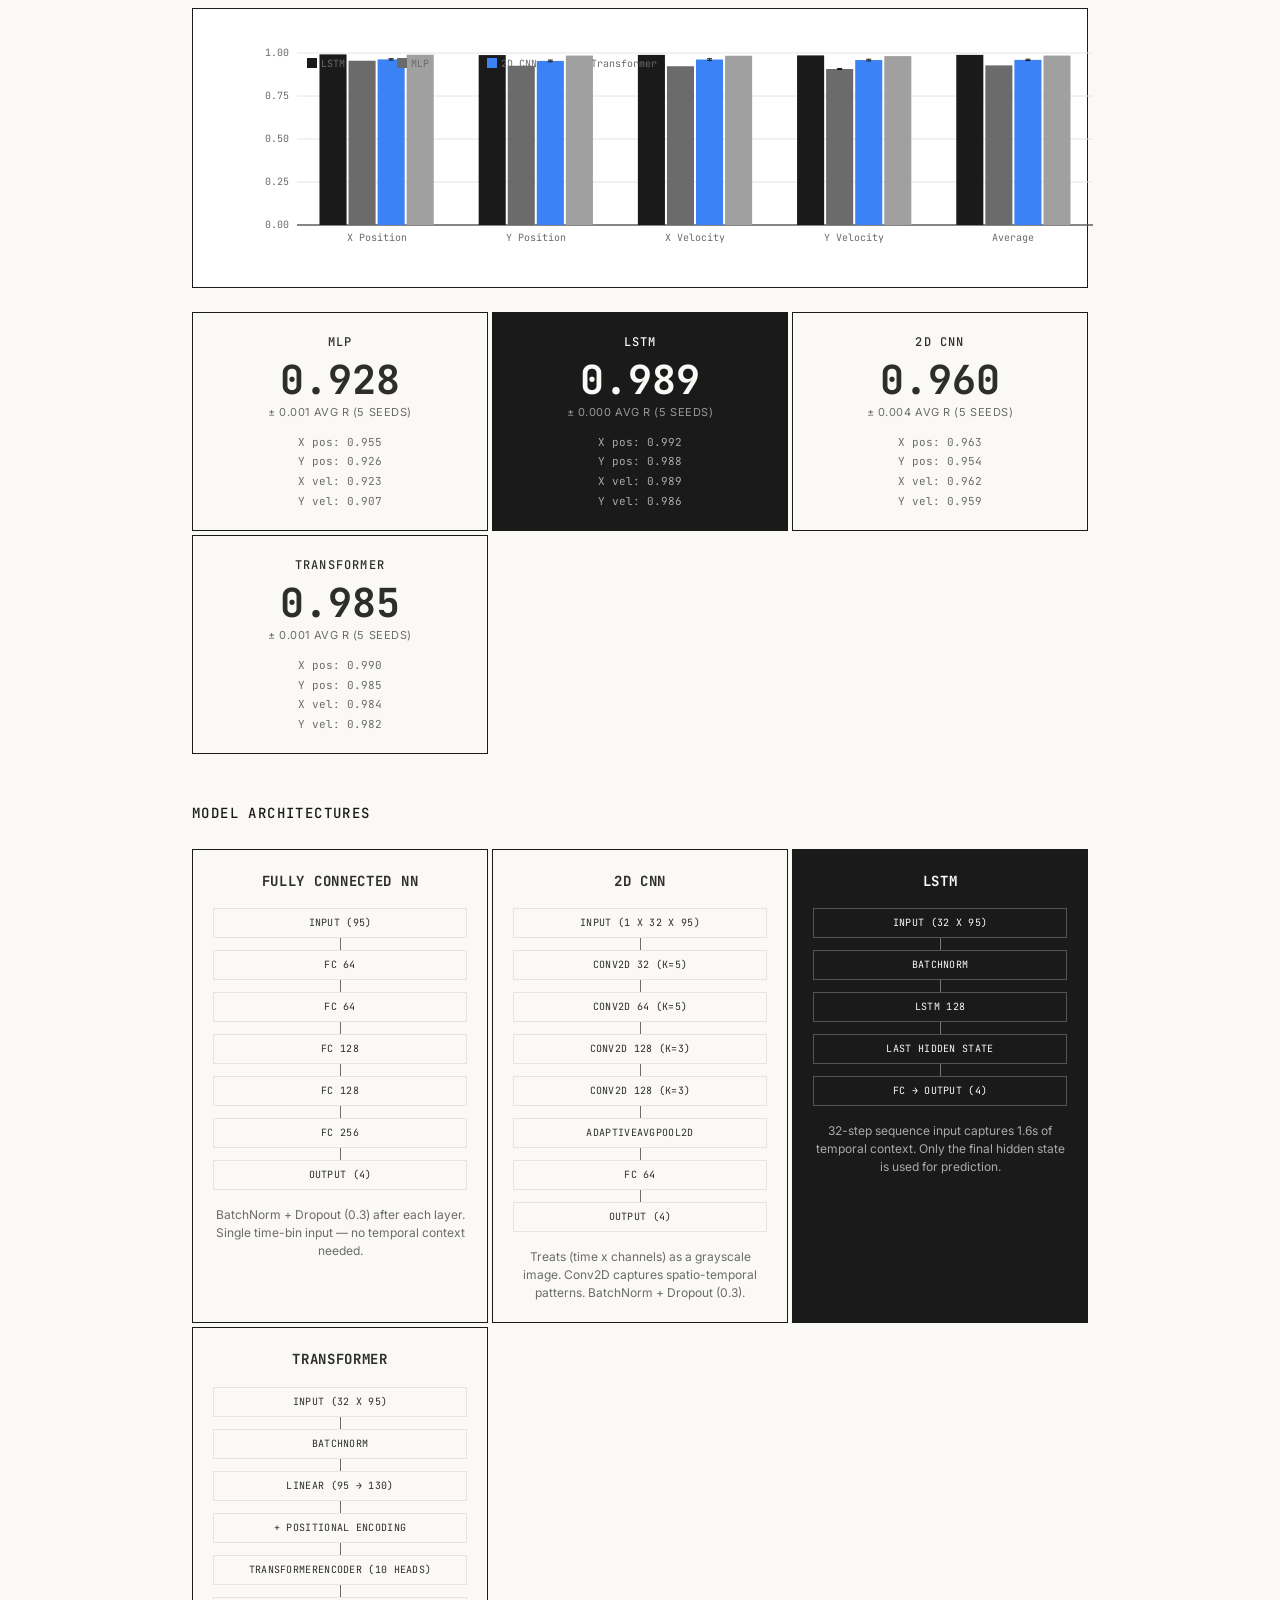
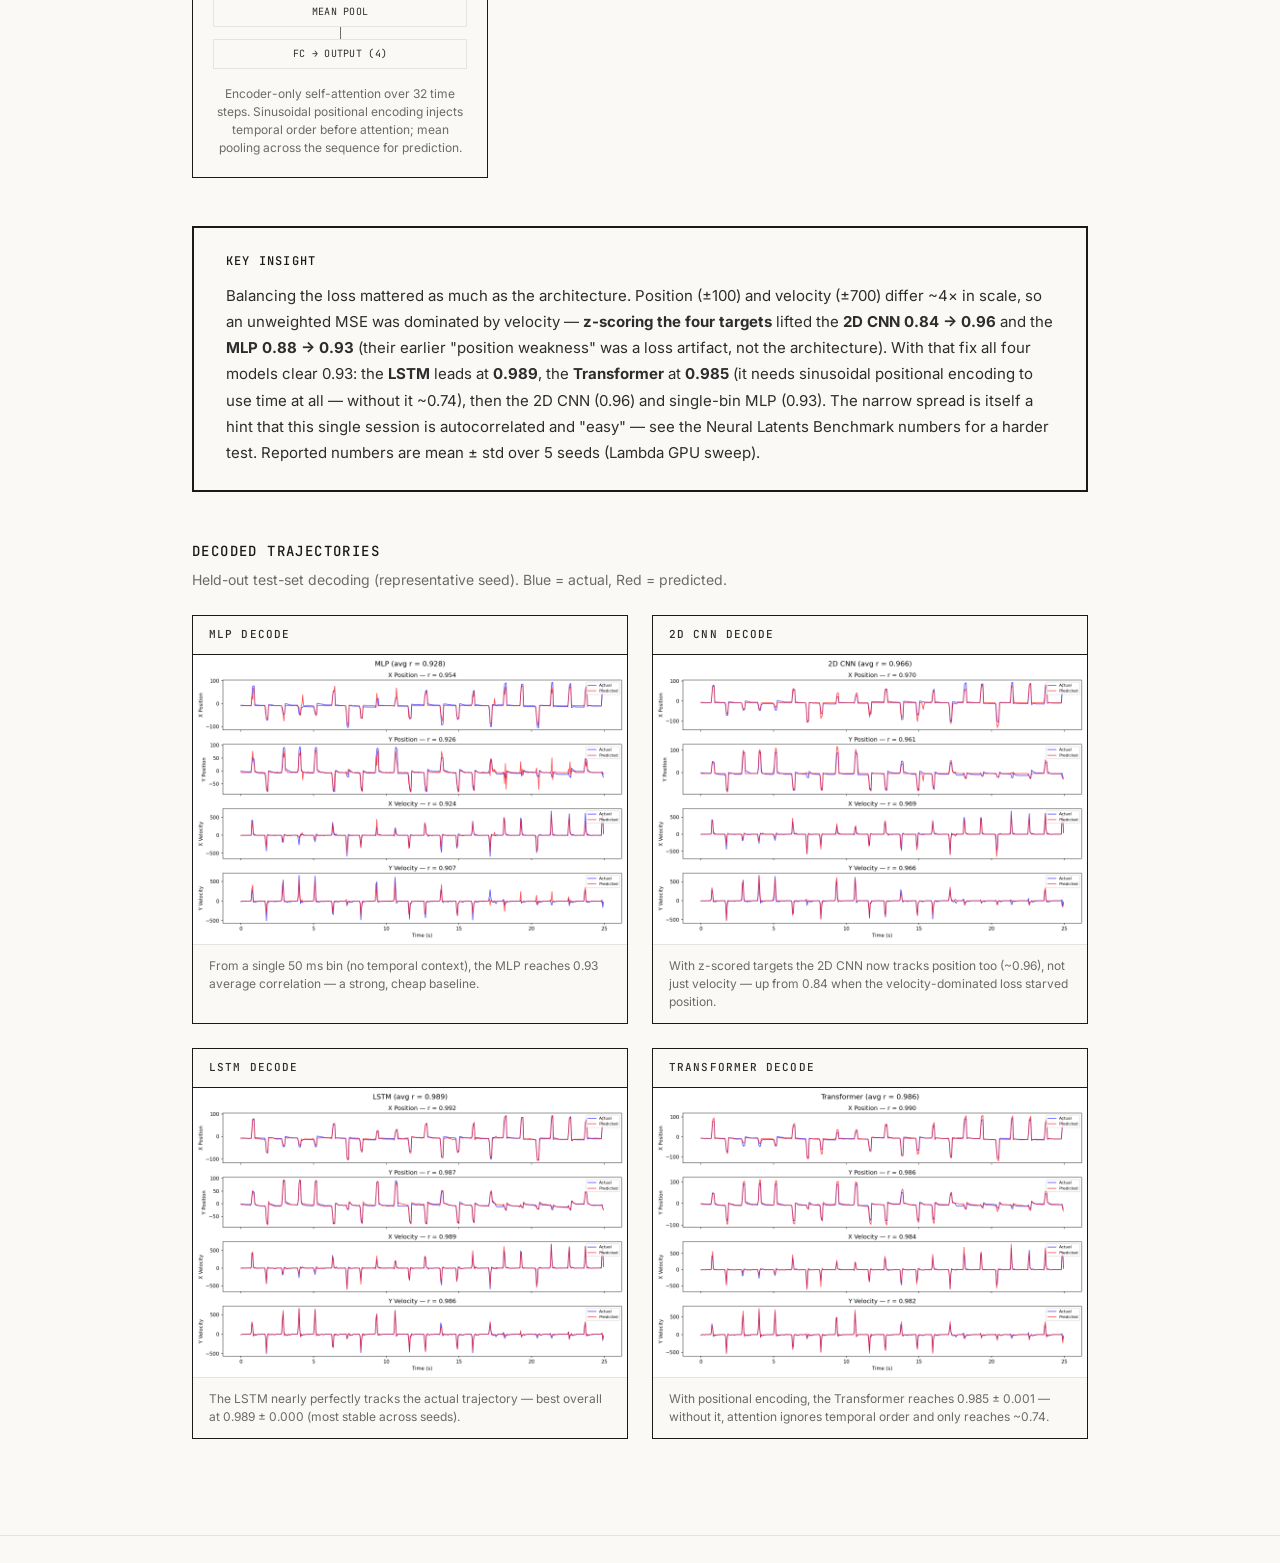
==== commit f266c106: "Refresh deck/README/demo for rerun numbers + revised narrative Update all reported numbers to the re" ====
--- a/web-demo/index.html
+++ b/web-demo/index.html
@@ -122,46 +122,46 @@
             <div class="results-grid">
                 <div class="result-card" data-model="mlp">
                     <div class="result-model">MLP</div>
-                    <div class="result-corr">0.883</div>
-                    <div class="result-label">± 0.006 avg r (5 seeds)</div>
+                    <div class="result-corr">0.928</div>
+                    <div class="result-label">± 0.001 avg r (5 seeds)</div>
                     <div class="result-detail">
-                        <span>X pos: 0.896</span>
-                        <span>Y pos: 0.807</span>
-                        <span>X vel: 0.924</span>
-                        <span>Y vel: 0.904</span>
+                        <span>X pos: 0.955</span>
+                        <span>Y pos: 0.926</span>
+                        <span>X vel: 0.923</span>
+                        <span>Y vel: 0.907</span>
                     </div>
                 </div>
                 <div class="result-card result-card-best" data-model="lstm">
                     <div class="result-model">LSTM</div>
-                    <div class="result-corr">0.986</div>
+                    <div class="result-corr">0.989</div>
                     <div class="result-label">± 0.000 avg r (5 seeds)</div>
                     <div class="result-detail">
-                        <span>X pos: 0.989</span>
-                        <span>Y pos: 0.984</span>
-                        <span>X vel: 0.987</span>
-                        <span>Y vel: 0.984</span>
+                        <span>X pos: 0.992</span>
+                        <span>Y pos: 0.988</span>
+                        <span>X vel: 0.989</span>
+                        <span>Y vel: 0.986</span>
                     </div>
                 </div>
                 <div class="result-card" data-model="cnn2d">
                     <div class="result-model">2D CNN</div>
-                    <div class="result-corr">0.836</div>
-                    <div class="result-label">± 0.047 avg r (5 seeds)</div>
+                    <div class="result-corr">0.960</div>
+                    <div class="result-label">± 0.004 avg r (5 seeds)</div>
                     <div class="result-detail">
-                        <span>X pos: 0.743</span>
-                        <span>Y pos: 0.670</span>
-                        <span>X vel: 0.970</span>
-                        <span>Y vel: 0.962</span>
+                        <span>X pos: 0.963</span>
+                        <span>Y pos: 0.954</span>
+                        <span>X vel: 0.962</span>
+                        <span>Y vel: 0.959</span>
                     </div>
                 </div>
                 <div class="result-card" data-model="transformer">
                     <div class="result-model">Transformer</div>
-                    <div class="result-corr">0.982</div>
+                    <div class="result-corr">0.985</div>
                     <div class="result-label">± 0.001 avg r (5 seeds)</div>
                     <div class="result-detail">
-                        <span>X pos: 0.983</span>
-                        <span>Y pos: 0.976</span>
+                        <span>X pos: 0.990</span>
+                        <span>Y pos: 0.985</span>
                         <span>X vel: 0.984</span>
-                        <span>Y vel: 0.983</span>
+                        <span>Y vel: 0.982</span>
                     </div>
                 </div>
             </div>
@@ -267,14 +267,15 @@
             <div class="insight-card">
                 <h3 class="insight-title">Key Insight</h3>
                 <p class="insight-text">
-                    Temporal context is what matters most. Given a 1.6&nbsp;s window, both sequence models decode
-                    kinematics almost perfectly — the <strong>LSTM</strong> leads at <strong>0.986</strong> and the
-                    <strong>Transformer</strong> reaches <strong>0.982</strong>. The Transformer depends on its sinusoidal
-                    positional encoding to do so: without it, self-attention sees the 32-step window as an unordered set and
-                    only reaches 0.74. The single-bin <strong>MLP</strong> is a strong, cheap baseline (0.88) from one
-                    50&nbsp;ms bin, while the <strong>2D CNN</strong> (0.84&nbsp;±&nbsp;0.05) is the most seed-sensitive —
-                    strong on velocity, weaker on absolute position. Reported numbers are mean&nbsp;±&nbsp;std over 5 seeds
-                    (Lambda&nbsp;GPU sweep).
+                    Balancing the loss mattered as much as the architecture. Position (±100) and velocity (±700) differ
+                    ~4× in scale, so an unweighted MSE was dominated by velocity — <strong>z-scoring the four targets</strong>
+                    lifted the <strong>2D CNN 0.84&nbsp;→&nbsp;0.96</strong> and the <strong>MLP 0.88&nbsp;→&nbsp;0.93</strong>
+                    (their earlier "position weakness" was a loss artifact, not the architecture). With that fix all four
+                    models clear 0.93: the <strong>LSTM</strong> leads at <strong>0.989</strong>, the <strong>Transformer</strong>
+                    at <strong>0.985</strong> (it needs sinusoidal positional encoding to use time at all — without it ~0.74),
+                    then the 2D CNN (0.96) and single-bin MLP (0.93). The narrow spread is itself a hint that this single
+                    session is autocorrelated and "easy" — see the Neural Latents Benchmark numbers for a harder test.
+                    Reported numbers are mean&nbsp;±&nbsp;std over 5 seeds (Lambda&nbsp;GPU sweep).
                 </p>
             </div>
         </section>
@@ -290,22 +291,22 @@
                 <div class="plot-card">
                     <h3 class="plot-label">MLP Decode</h3>
                     <img src="../results/single_bin_cnn_decode.png" alt="MLP predicted vs actual hand position">
-                    <p class="plot-caption">From a single 50 ms bin (no temporal context), the MLP reaches 0.88 average correlation — a strong, cheap baseline.</p>
+                    <p class="plot-caption">From a single 50 ms bin (no temporal context), the MLP reaches 0.93 average correlation — a strong, cheap baseline.</p>
                 </div>
                 <div class="plot-card">
                     <h3 class="plot-label">2D CNN Decode</h3>
                     <img src="../results/spatio_temporal_cnn_decode.png" alt="2D CNN predicted vs actual hand position">
-                    <p class="plot-caption">The 2D CNN excels at velocity (~0.96) but is weaker on absolute position (~0.60); most seed-sensitive at 0.84 ± 0.05.</p>
+                    <p class="plot-caption">With z-scored targets the 2D CNN now tracks position too (~0.96), not just velocity — up from 0.84 when the velocity-dominated loss starved position.</p>
                 </div>
                 <div class="plot-card">
                     <h3 class="plot-label">LSTM Decode</h3>
                     <img src="../results/lstm_decode.png" alt="LSTM predicted vs actual hand position">
-                    <p class="plot-caption">The LSTM nearly perfectly tracks the actual trajectory — best overall at 0.986 ± 0.000 (most stable across seeds).</p>
+                    <p class="plot-caption">The LSTM nearly perfectly tracks the actual trajectory — best overall at 0.989 ± 0.000 (most stable across seeds).</p>
                 </div>
                 <div class="plot-card">
                     <h3 class="plot-label">Transformer Decode</h3>
                     <img src="../results/transformer_decode.png" alt="Transformer predicted vs actual hand position">
-                    <p class="plot-caption">After adding positional encoding, the Transformer reaches 0.982 ± 0.001 — up from 0.74 when temporal order was ignored.</p>
+                    <p class="plot-caption">With positional encoding, the Transformer reaches 0.985 ± 0.001 — without it, attention ignores temporal order and only reaches ~0.74.</p>
                 </div>
             </div>
         </section>
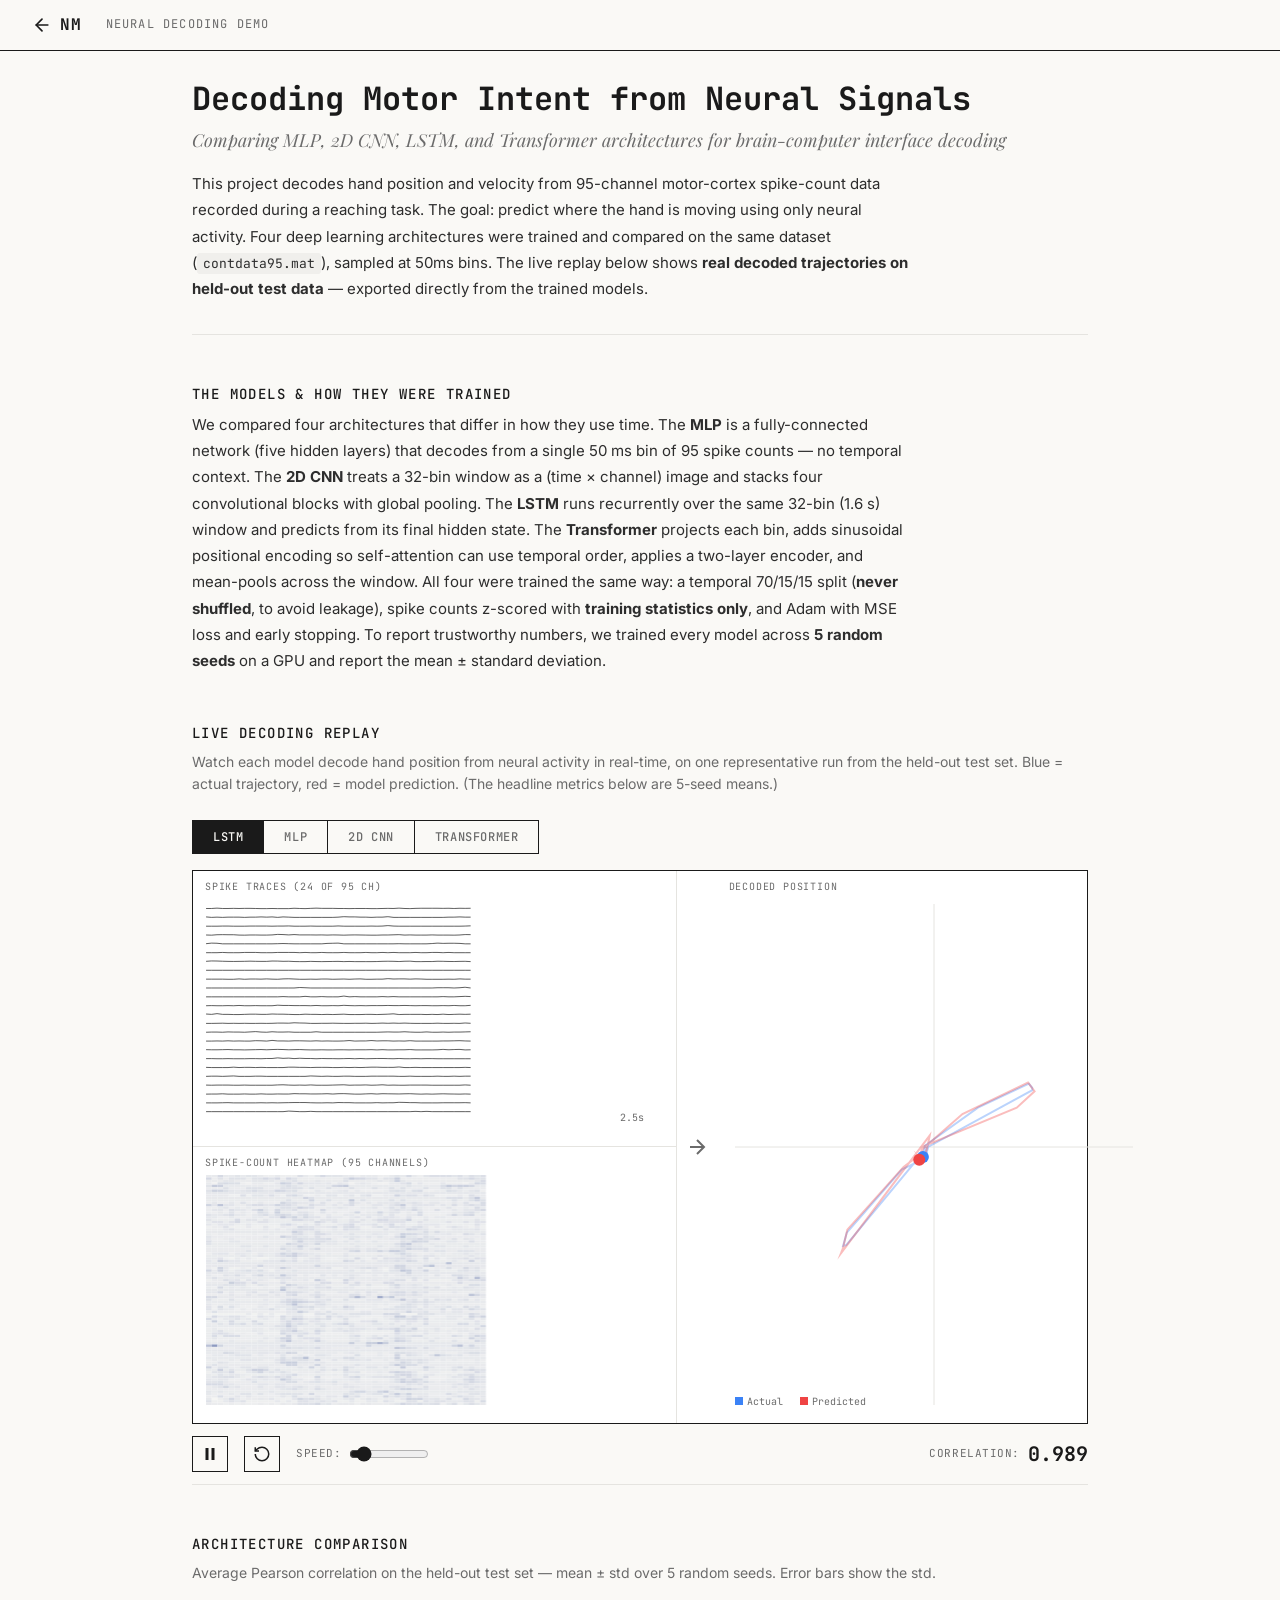
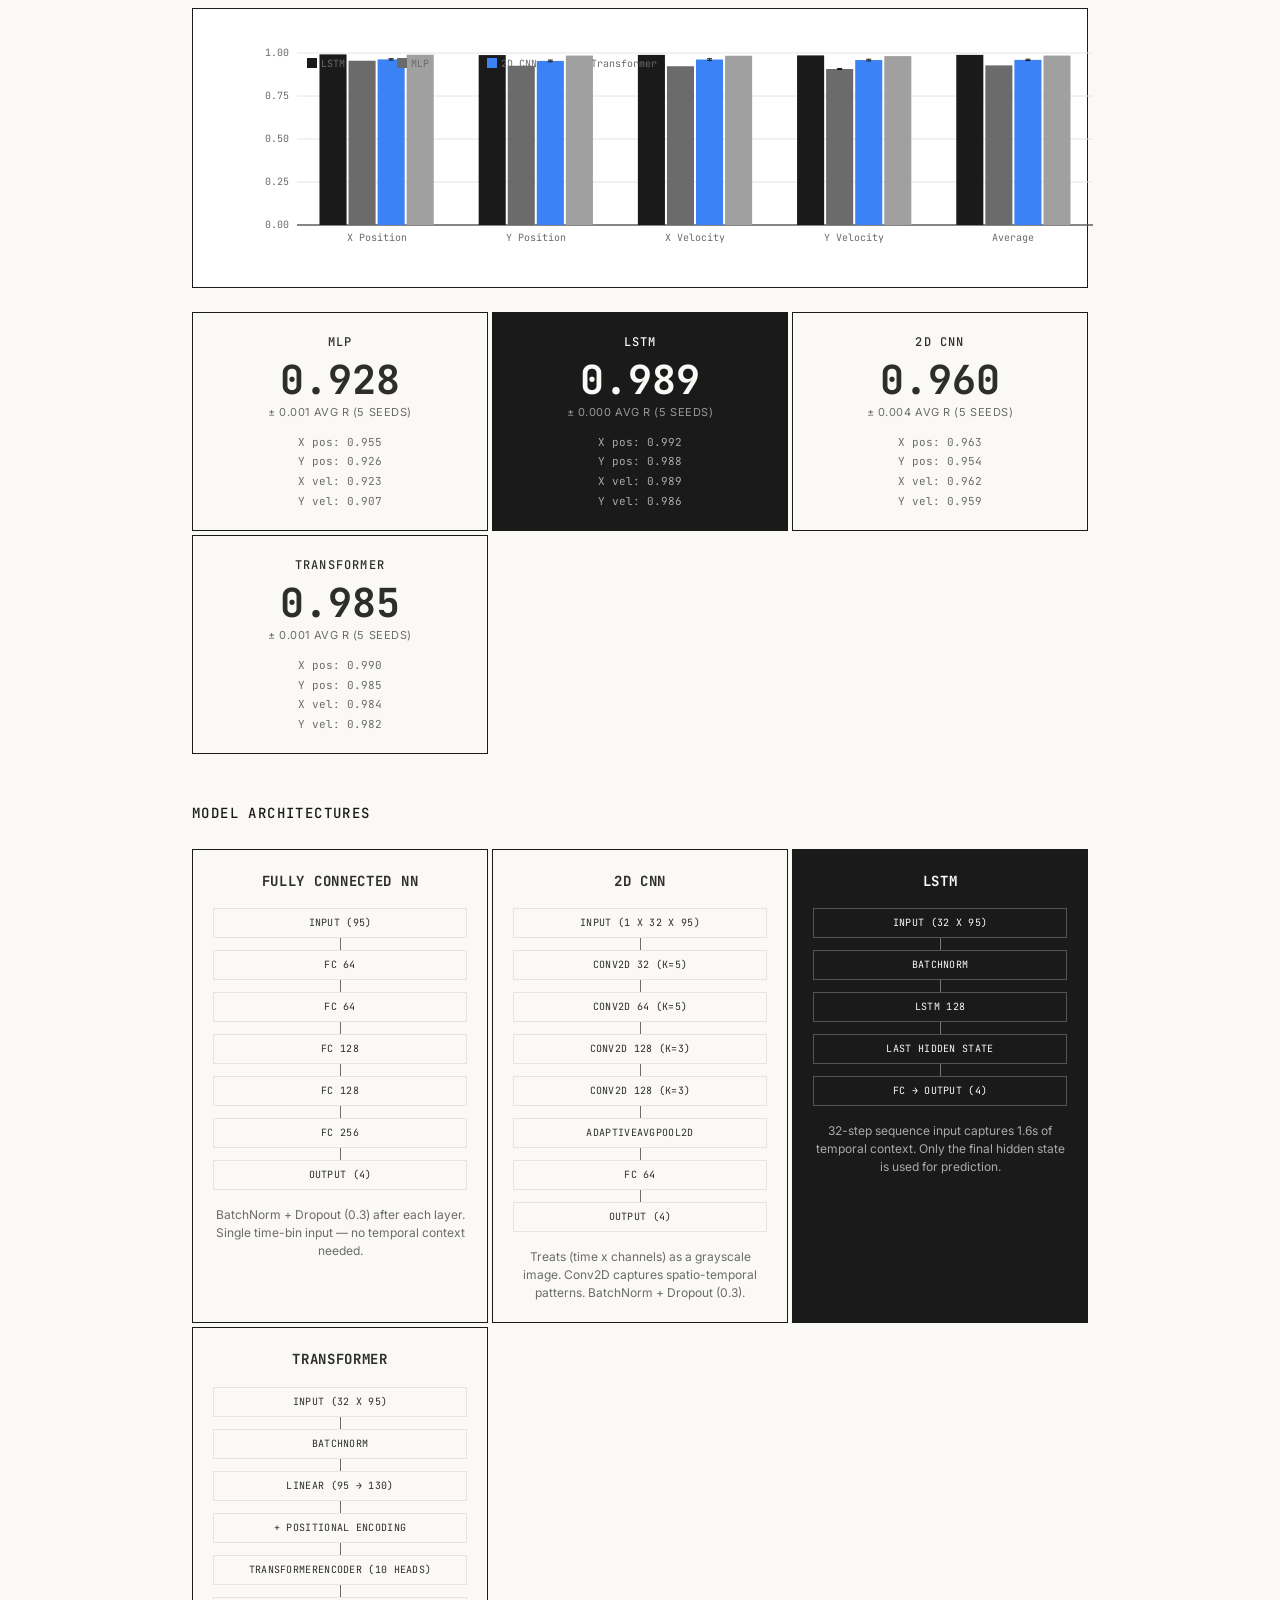
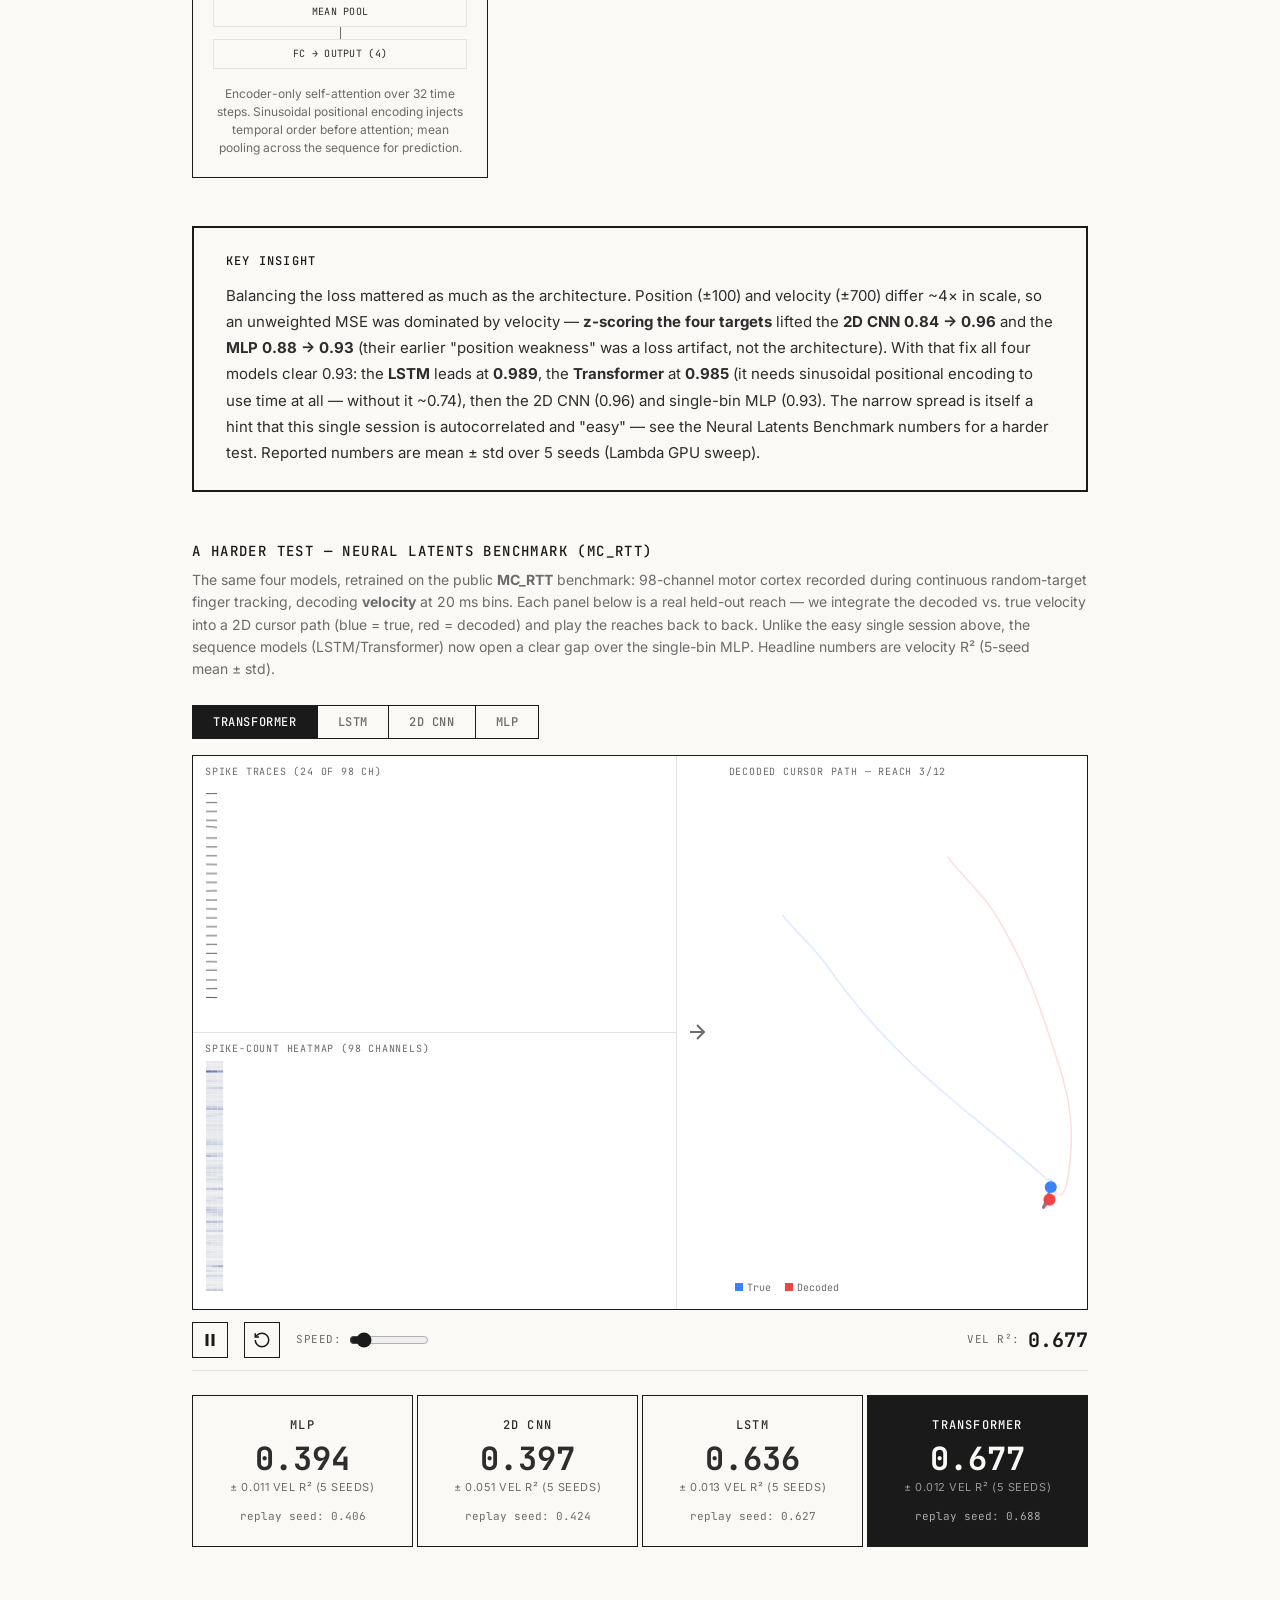
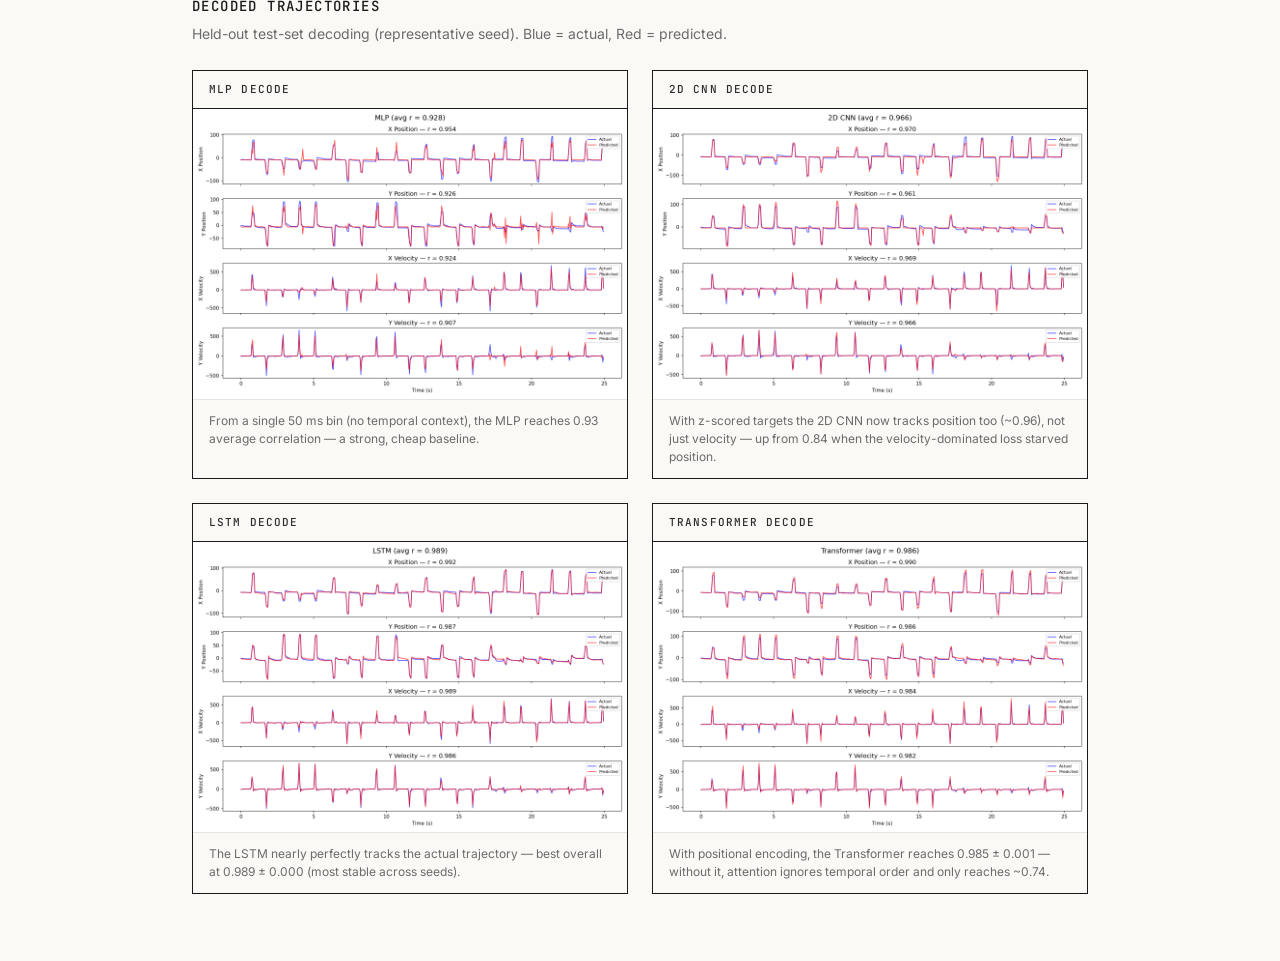
==== commit c2fb92c5: "web-demo: add NLB (MC_RTT) velocity tracking section New export_nlb_demo.py trains the 4 models on o" ====
--- a/web-demo/index.html
+++ b/web-demo/index.html
@@ -56,7 +56,7 @@
         </section>
 
         <!-- Live Decoding Visualization -->
-        <section class="viz-section">
+        <section class="viz-section" id="live-replay">
             <div class="section-header">
                 <h2 class="section-title">Live Decoding Replay</h2>
                 <p class="section-desc">Watch each model decode hand position from neural activity in real-time, on one representative run from the held-out test set. Blue = actual trajectory, red = model prediction. (The headline metrics below are 5-seed means.)</p>
@@ -280,6 +280,93 @@
             </div>
         </section>
 
+        <!-- NLB Tracking (Neural Latents Benchmark — MC_RTT) -->
+        <section class="viz-section" id="nlb">
+            <div class="section-header">
+                <h2 class="section-title">A harder test — Neural Latents Benchmark (MC_RTT)</h2>
+                <p class="section-desc">
+                    The same four models, retrained on the public <strong>MC_RTT</strong> benchmark: 98-channel motor
+                    cortex recorded during continuous random-target finger tracking, decoding <strong>velocity</strong> at
+                    20&nbsp;ms bins. Each panel below is a real held-out reach — we integrate the decoded vs. true velocity
+                    into a 2D cursor path (blue = true, red = decoded) and play the reaches back to back. Unlike the easy
+                    single session above, the sequence models (LSTM/Transformer) now open a clear gap over the single-bin MLP.
+                    Headline numbers are velocity&nbsp;R² (5-seed mean&nbsp;±&nbsp;std).
+                </p>
+            </div>
+
+            <div class="model-tabs" id="nlb-tabs">
+                <button class="model-tab nlb-model-tab active" data-model="transformer">Transformer</button>
+                <button class="model-tab nlb-model-tab" data-model="lstm">LSTM</button>
+                <button class="model-tab nlb-model-tab" data-model="cnn2d">2D CNN</button>
+                <button class="model-tab nlb-model-tab" data-model="mlp">MLP</button>
+            </div>
+
+            <div class="viz-container">
+                <div class="viz-panel viz-neural">
+                    <div class="viz-subpanel">
+                        <div class="panel-label">Spike Traces (24 of 98 ch)</div>
+                        <canvas id="nlb-neural-canvas"></canvas>
+                    </div>
+                    <div class="viz-subpanel">
+                        <div class="panel-label">Spike-Count Heatmap (98 channels)</div>
+                        <canvas id="nlb-heatmap-canvas"></canvas>
+                    </div>
+                </div>
+                <div class="viz-divider">
+                    <svg width="24" height="24" viewBox="0 0 24 24" fill="none" stroke="currentColor" stroke-width="2"><path d="M5 12h14"/><path d="m12 5 7 7-7 7"/></svg>
+                </div>
+                <div class="viz-panel viz-decode">
+                    <div class="panel-label">Decoded Cursor Path <span id="nlb-reach-label"></span></div>
+                    <canvas id="nlb-decode-canvas"></canvas>
+                </div>
+            </div>
+
+            <div class="viz-controls">
+                <button id="nlb-btn-play" class="control-btn">
+                    <svg id="nlb-icon-play" width="18" height="18" viewBox="0 0 24 24" fill="currentColor"><polygon points="5 3 19 12 5 21 5 3"/></svg>
+                    <svg id="nlb-icon-pause" width="18" height="18" viewBox="0 0 24 24" fill="currentColor" style="display:none"><rect x="6" y="4" width="4" height="16"/><rect x="14" y="4" width="4" height="16"/></svg>
+                </button>
+                <button id="nlb-btn-reset" class="control-btn">
+                    <svg width="18" height="18" viewBox="0 0 24 24" fill="none" stroke="currentColor" stroke-width="2"><path d="M3 12a9 9 0 1 0 9-9 9.75 9.75 0 0 0-6.74 2.74L3 8"/><path d="M3 3v5h5"/></svg>
+                </button>
+                <div class="speed-control">
+                    <label>Speed:</label>
+                    <input type="range" id="nlb-speed-slider" min="1" max="10" value="2">
+                </div>
+                <div class="live-corr">
+                    <span class="corr-label">Vel R²:</span>
+                    <span id="nlb-live-r2-value" class="corr-value">—</span>
+                </div>
+            </div>
+
+            <div class="results-grid nlb-results-grid">
+                <div class="result-card nlb-result-card" data-model="mlp">
+                    <div class="result-model">MLP</div>
+                    <div class="result-corr">—</div>
+                    <div class="result-label">vel R² (5 seeds)</div>
+                    <div class="result-detail"><span></span></div>
+                </div>
+                <div class="result-card nlb-result-card" data-model="cnn2d">
+                    <div class="result-model">2D CNN</div>
+                    <div class="result-corr">—</div>
+                    <div class="result-label">vel R² (5 seeds)</div>
+                    <div class="result-detail"><span></span></div>
+                </div>
+                <div class="result-card nlb-result-card" data-model="lstm">
+                    <div class="result-model">LSTM</div>
+                    <div class="result-corr">—</div>
+                    <div class="result-label">vel R² (5 seeds)</div>
+                    <div class="result-detail"><span></span></div>
+                </div>
+                <div class="result-card nlb-result-card result-card-best" data-model="transformer">
+                    <div class="result-model">Transformer</div>
+                    <div class="result-corr">—</div>
+                    <div class="result-label">vel R² (5 seeds)</div>
+                    <div class="result-detail"><span></span></div>
+                </div>
+            </div>
+        </section>
+
         <!-- Original Plots -->
         <section class="plots-section">
             <div class="section-header">
@@ -318,5 +405,7 @@
 
     <script src="results.js"></script>
     <script src="demo.js"></script>
+    <script src="nlb_results.js"></script>
+    <script src="nlb-demo.js"></script>
 </body>
 </html>
--- a/web-demo/style.css
+++ b/web-demo/style.css
@@ -367,6 +367,11 @@
 
 .result-card-best .result-detail { color: #aaa; }
 
+/* NLB result cards: 4-up */
+.nlb-results-grid { grid-template-columns: repeat(4, 1fr); margin-top: 1.5rem; }
+.nlb-results-grid .result-corr { font-size: 2rem; }
+#nlb-reach-label { color: var(--text-muted); font-weight: 400; }
+
 /* Architecture Section */
 .arch-section {
     margin-bottom: 3rem;
